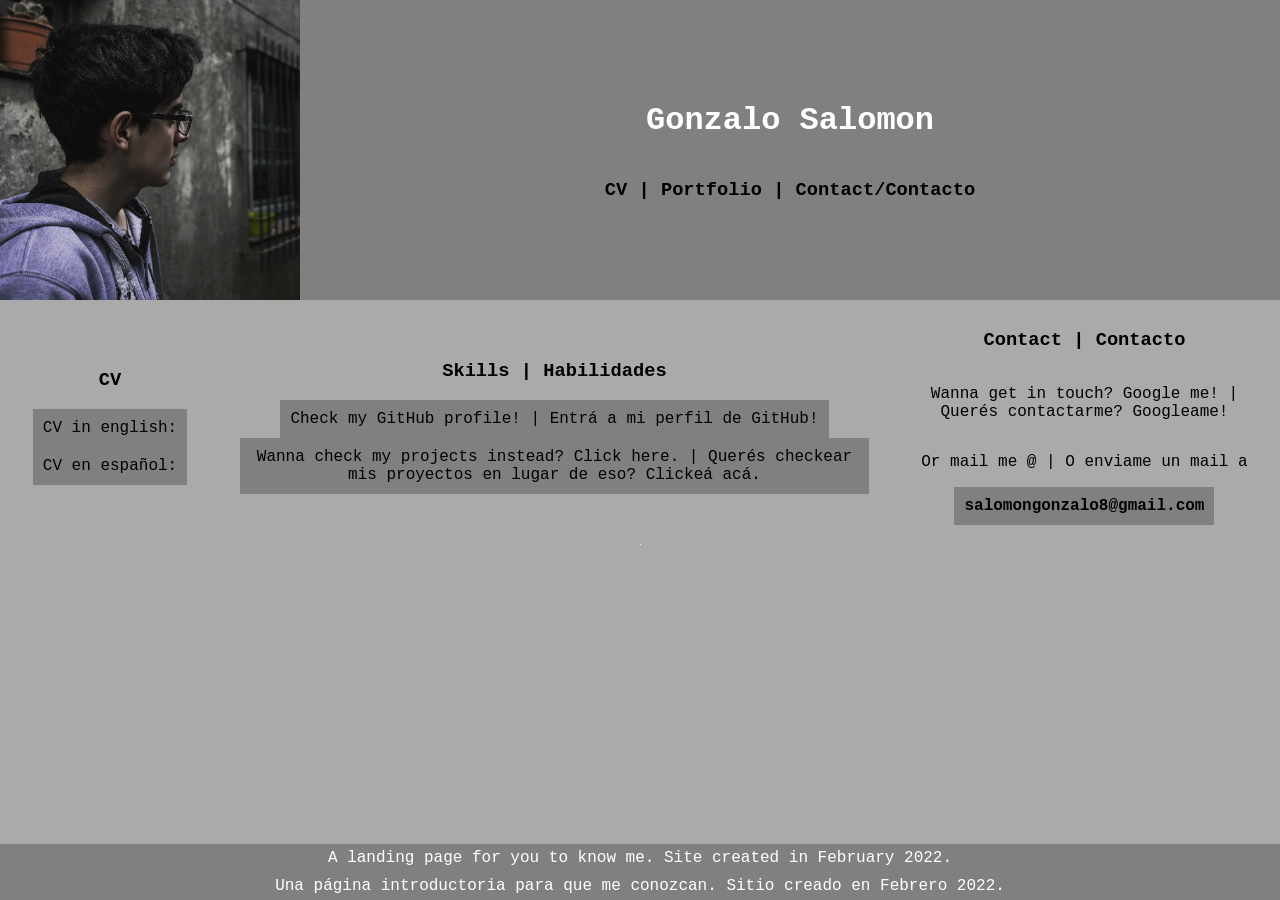
==== index.html @ 27ac0bfb "final adjustments" ====
<!DOCTYPE html>
<html lang="en">

<head>
    <meta charset="UTF-8">
    <meta http-equiv="X-UA-Compatible" content="IE=edge">
    <meta name="viewport" content="width=device-width, initial-scale=1.0">
    <title>A starting point</title>
    <link rel="stylesheet" href="style.css">
</head>
<body>
    <header>
        <div class="center row">
            <img id="logo" src="img/logo.jpg" alt="a pic of me">
            <div class="center col">
                <h1 id="home">Gonzalo Salomon</h1>
                <h3>CV | Portfolio | Contact/Contacto</h3>
            </div>
        </div>
    </header>
    <section class="center mobile row">
        <div class="col item container borderXwidth">
            <h3>CV</h3>
            <a href="https://drive.google.com/file/d/1nicrL8rfhF8NzJeFKXzPMlGbmX-nyD9S/view?usp=sharing">CV in english:</a>
            <a href="https://drive.google.com/file/d/1zRNw7BEaYF7kQFM-lDXHovUgR7OfkhHJ/view?usp=sharing">CV en español:</a>
        </div>
        <div class="col item container borderXwidth">
            <h3>Skills | Habilidades</h3>
            <a href="https://github.com/gonsalomon">Check my GitHub profile! | Entrá a mi perfil de GitHub!</a>
            <a href="./portfolio.html">Wanna check my projects instead? Click here. | Querés checkear mis proyectos en lugar de eso? Clickeá acá.</a>
        </div>
        <div class="col center item container borderXwidth">
            <h3>Contact | Contacto</h3>
            <p>Wanna get in touch? Google me! | Querés contactarme? Googleame!</p>
            <p>Or mail me @ | O enviame un mail a</p> 
            <a href="mailto:salomongonzalo8@gmail.com"><b>salomongonzalo8@gmail.com</b></a>
        </div>
    </section>
    <hr/>
    <footer class="center col">
        <a>A landing page for you to know me. Site created in February 2022.</a>
        <a>Una página introductoria para que me conozcan. Sitio creado en Febrero 2022.</a>
    </footer>
    <script src="js/index.js"></script>
    <script src="js/columns.js"></script>
</body>

</html>
---- style.css ----
html{
    background-color: #aaa;
    height: 100%;
}
body{
    display: flex;
    flex-direction: column;
    justify-content: center;
    align-items: center;
    font-family: 'Courier New', Courier, monospace;
    margin: 0em 0px;
}
ul li{
    list-style: none;
}

header{
    background-color: gray;
    width: 100%;
    align-self: flex-start;
    position: sticky;
    top: 0px;
    padding: 0px;
}
#logo{
    max-width: 300px;
}
h1{
    color: white;
    width: 100%;
}

section{
    display: flex;
    background-color: #aaa;
    justify-content: space-evenly;
    width: 100%;
    margin: auto;
}
footer{
    color:white;
    background-color: gray;
    width: 100%;
    position: absolute;
    bottom: 0;
}
/*'button' behavior (they're only links, but still)*/
a{
    background-color: gray;
    padding: 5px;
    margin: auto;
    color: white;
}
div.container{
    margin: 0 auto;
	text-align: center;
    min-width: 200px;
    padding: 10px;
}
div.container a
{
    text-decoration: none;
    color:black;
    margin: 0px 10px;
    padding: 10px 10px;
    position: relative;
    z-index: 0;
    cursor: pointer;
}
div.container a:hover
{
    background-color: #aaa;
    color: lightblue;
}
div.borderXwidth a:before, div.borderXwidth a:after
{
    position: absolute;
    opacity: 0;
    width: 0%;
    height: 2px;
    content: '';
    background: #FFF;
    transition: all 0.5s;
}
div.borderXwidth a:before
{
    left: 0px;
    top: 0px;
}
div.borderXwidth a:after
{
    right: 0px;
    bottom: 0px;
}
div.borderXwidth a:hover:before, div.borderXwidth a:hover:after
{
    opacity: 1;
    width: 100%;
}
.center{
    display: flex;
    justify-content: space-between;
    align-items: center;
    text-align: center;
    margin: auto;
}
.row{
    display: flex;
    flex-direction: row;
    justify-content: space-between;
    margin-top: auto;
    margin-bottom: auto;
}
.col{
    display: flex;
    flex-direction: column;
    justify-content: space-between;
    align-items: center;
    text-align: center;
}

@media screen and (max-width: 600px) {
    section{
        display: flex;
        flex-direction: column;
    }
    .center{
        display: flex;
        flex-direction: column;
    }
    .row{
        margin-top: auto;
        margin-bottom: auto;
    }
    #logo{
        max-width: 300px;
    }
}
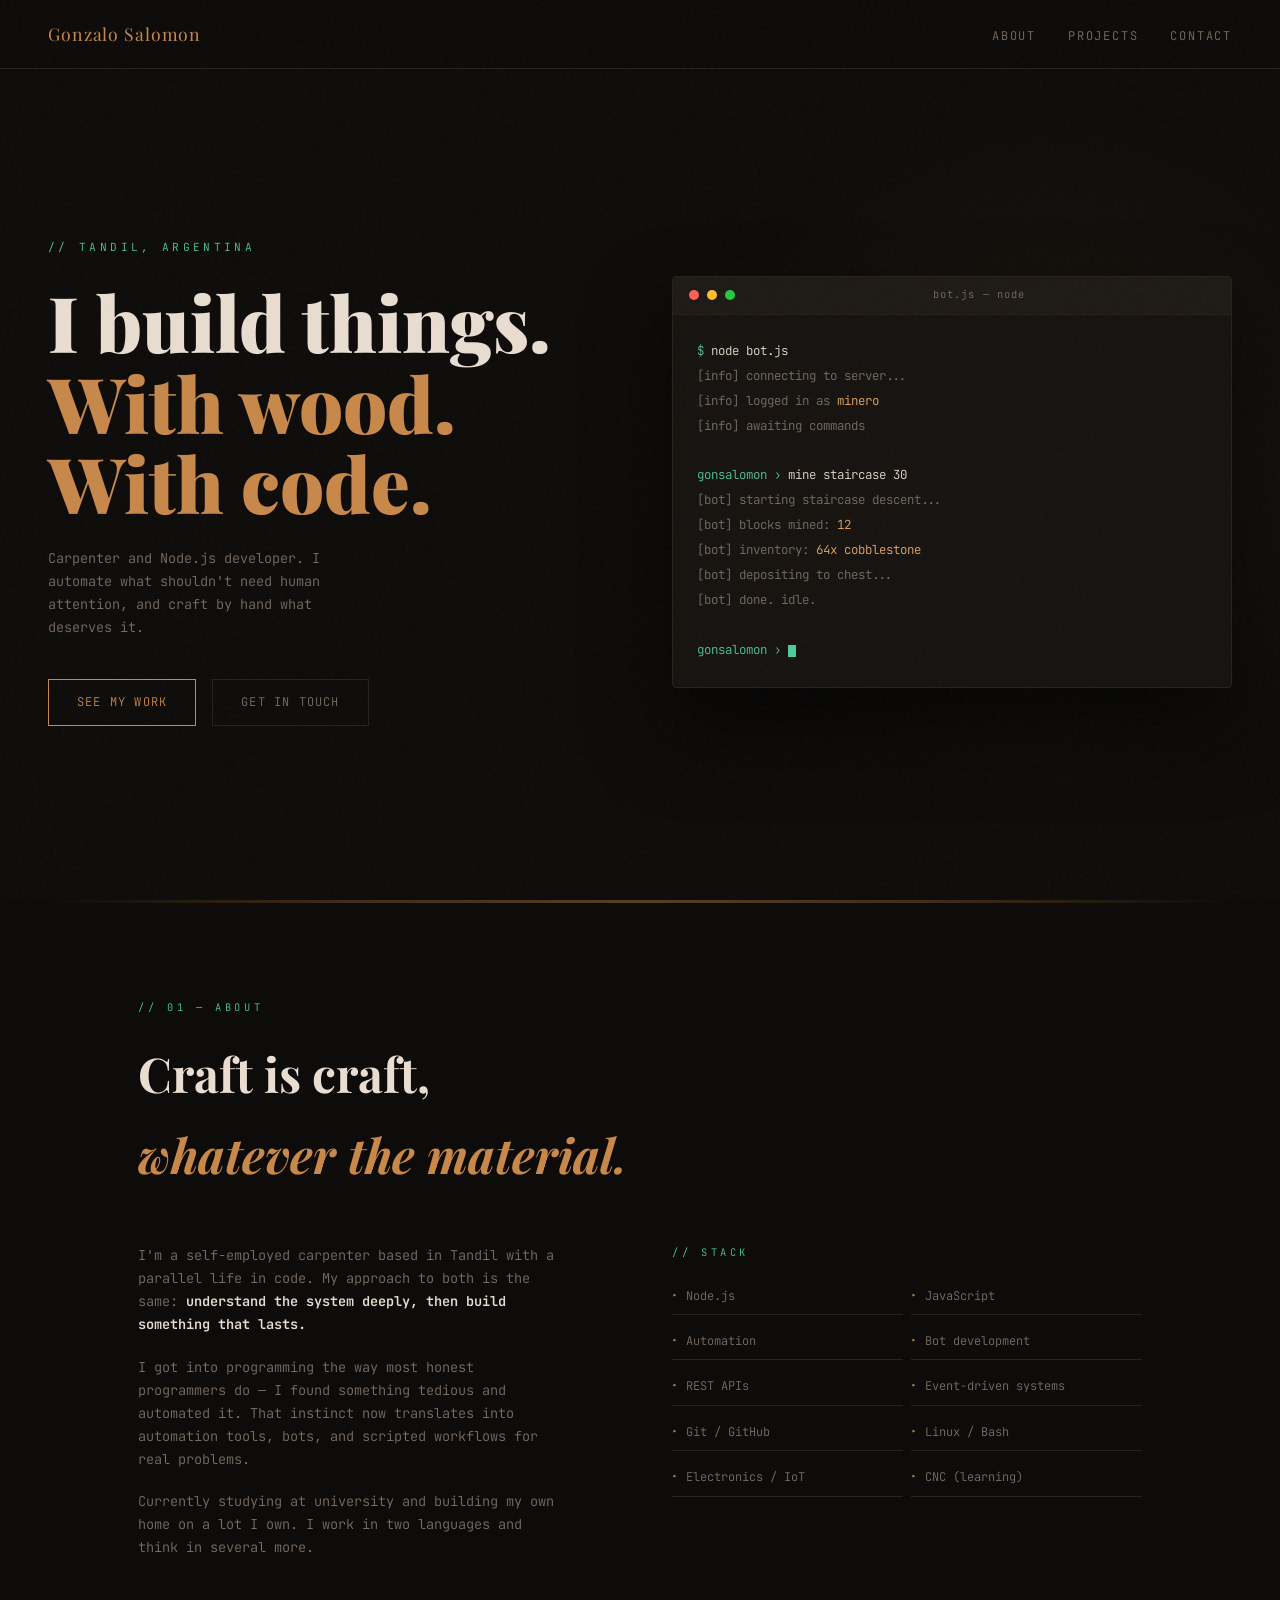
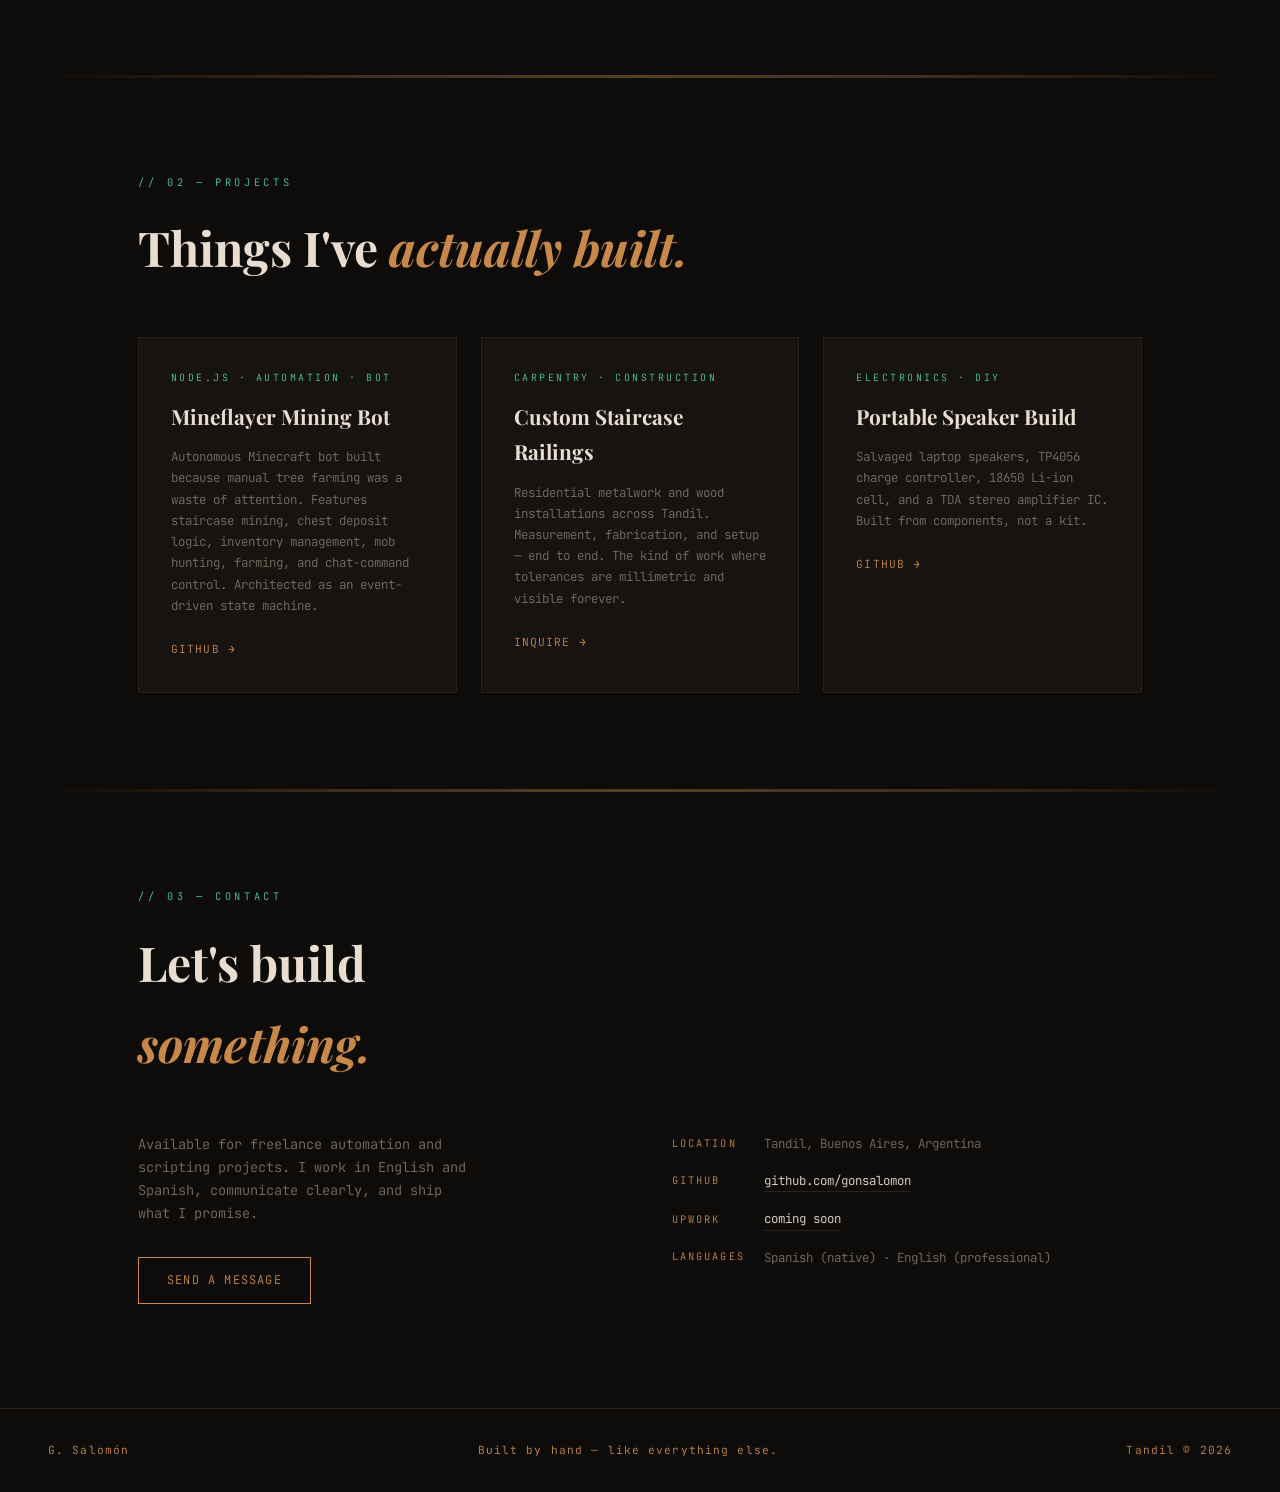
==== commit 7e2a5fff: "started doing IRL automation, will try and endorse more projects soon" ====
--- a/index.html
+++ b/index.html
@@ -1,48 +1,197 @@
 <!DOCTYPE html>
 <html lang="en">
-
 <head>
-    <meta charset="UTF-8">
-    <meta http-equiv="X-UA-Compatible" content="IE=edge">
-    <meta name="viewport" content="width=device-width, initial-scale=1.0">
-    <title>A starting point</title>
-    <link rel="stylesheet" href="style.css">
+  <meta charset="UTF-8" />
+  <meta name="viewport" content="width=device-width, initial-scale=1.0" />
+  <title>Gonzalo | Builder of Things</title>
+  <link href="https://fonts.googleapis.com/css2?family=Playfair+Display:wght@400;700;900&family=JetBrains+Mono:wght@300;400;600&display=swap" rel="stylesheet" />
+  <link rel="stylesheet" href="style.css" />
 </head>
 <body>
-    <header>
-        <div class="center row">
-            <img id="logo" src="img/logo.jpg" alt="a pic of me">
-            <div class="center col">
-                <h1 id="home">Gonzalo Salomon</h1>
-                <h3>CV | Portfolio | Contact/Contacto</h3>
-            </div>
+
+  <nav>
+    <div class="nav-logo">Gonzalo Salomon</div>
+    <ul class="nav-links">
+      <li><a href="#about">About</a></li>
+      <li><a href="#projects">Projects</a></li>
+      <li><a href="#contact">Contact</a></li>
+    </ul>
+  </nav>
+
+  <!-- HERO -->
+  <div class="hero">
+    <div class="hero-text">
+      <p class="hero-tag">// Tandil, Argentina</p>
+      <h1 class="hero-title">
+        I build things.
+        <span>With wood. With code.</span>
+      </h1>
+      <p class="hero-sub">
+        Carpenter and Node.js developer. I automate what shouldn't need human attention,
+        and craft by hand what deserves it.
+      </p>
+      <div class="hero-cta">
+        <a href="#projects" class="btn">See my work</a>
+        <a href="#contact" class="btn btn-ghost">Get in touch</a>
+      </div>
+    </div>
+
+    <div class="hero-visual">
+      <div class="terminal">
+        <div class="terminal-bar">
+          <div class="dot dot-r"></div>
+          <div class="dot dot-y"></div>
+          <div class="dot dot-g"></div>
+          <span class="terminal-title">bot.js — node</span>
         </div>
-    </header>
-    <section class="center mobile row">
-        <div class="col item container borderXwidth">
-            <h3>CV</h3>
-            <a href="https://drive.google.com/file/d/1nicrL8rfhF8NzJeFKXzPMlGbmX-nyD9S/view?usp=sharing">CV in english:</a>
-            <a href="https://drive.google.com/file/d/1zRNw7BEaYF7kQFM-lDXHovUgR7OfkhHJ/view?usp=sharing">CV en español:</a>
+        <div class="terminal-body">
+          <div><span class="t-prompt">$ </span><span class="t-cmd">node bot.js</span></div>
+          <div><span class="t-out">[info] connecting to server...</span></div>
+          <div><span class="t-out">[info] logged in as </span><span class="t-hi">minero</span></div>
+          <div><span class="t-out">[info] awaiting commands</span></div>
+          <br>
+          <div><span class="t-prompt">gonsalomon › </span><span class="t-cmd">mine staircase 30</span></div>
+          <div><span class="t-out">[bot] starting staircase descent...</span></div>
+          <div><span class="t-out">[bot] blocks mined: </span><span class="t-hi">12</span></div>
+          <div><span class="t-out">[bot] inventory: </span><span class="t-hi">64x cobblestone</span></div>
+          <div><span class="t-out">[bot] depositing to chest...</span></div>
+          <div><span class="t-out">[bot] done. idle.</span></div>
+          <br>
+          <div><span class="t-prompt">gonsalomon › </span><span class="t-cursor"></span></div>
         </div>
-        <div class="col item container borderXwidth">
-            <h3>Skills | Habilidades</h3>
-            <a href="https://github.com/gonsalomon">Check my GitHub profile! | Entrá a mi perfil de GitHub!</a>
-            <a href="./portfolio.html">Wanna check my projects instead? Click here. | Querés checkear mis proyectos en lugar de eso? Clickeá acá.</a>
+      </div>
+    </div>
+  </div>
+
+  <div class="wood-divider"></div>
+
+  <!-- ABOUT -->
+  <section id="about">
+    <p class="section-label">// 01 — about</p>
+    <h2 class="section-title">Craft is craft,<br><em>whatever the material.</em></h2>
+    <div class="about-grid">
+      <div class="about-text">
+        <p>
+          I'm a self-employed carpenter based in Tandil with a parallel life in code.
+          My approach to both is the same: <strong>understand the system deeply, then build something that lasts.</strong>
+        </p>
+        <p>
+          I got into programming the way most honest programmers do — I found something tedious and automated it.
+          That instinct now translates into automation tools, bots, and scripted workflows for real problems.
+        </p>
+        <p>
+          Currently studying at university and building my own home on a lot I own.
+          I work in two languages and think in several more.
+        </p>
+      </div>
+      <div>
+        <p class="section-label" style="margin-bottom:1rem;">// stack</p>
+        <ul class="stack-list">
+          <li>Node.js</li>
+          <li>JavaScript</li>
+          <li>Automation</li>
+          <li>Bot development</li>
+          <li>REST APIs</li>
+          <li>Event-driven systems</li>
+          <li>Git / GitHub</li>
+          <li>Linux / Bash</li>
+          <li>Electronics / IoT</li>
+          <li>CNC (learning)</li>
+        </ul>
+      </div>
+    </div>
+  </section>
+
+  <div class="wood-divider"></div>
+
+  <!-- PROJECTS -->
+  <div class="projects-section" id="projects">
+    <p class="section-label">// 02 — projects</p>
+    <h2 class="section-title">Things I've <em>actually built.</em></h2>
+    <div class="projects-grid">
+
+      <div class="project-card">
+        <p class="project-tag">Node.js · Automation · Bot</p>
+        <h3 class="project-name">Mineflayer Mining Bot</h3>
+        <p class="project-desc">
+          Autonomous Minecraft bot built because manual tree farming was a waste of attention.
+          Features staircase mining, chest deposit logic, inventory management, mob hunting, farming,
+          and chat-command control. Architected as an event-driven state machine.
+        </p>
+        <div class="project-links">
+          <a href="https://github.com/gonsalomon" class="project-link" target="_blank">GitHub →</a>
         </div>
-        <div class="col center item container borderXwidth">
-            <h3>Contact | Contacto</h3>
-            <p>Wanna get in touch? Google me! | Querés contactarme? Googleame!</p>
-            <p>Or mail me @ | O enviame un mail a</p> 
-            <a href="mailto:salomongonzalo8@gmail.com"><b>salomongonzalo8@gmail.com</b></a>
+      </div>
+
+      <div class="project-card">
+        <p class="project-tag">Carpentry · Construction</p>
+        <h3 class="project-name">Custom Staircase Railings</h3>
+        <p class="project-desc">
+          Residential metalwork and wood installations across Tandil.
+          Measurement, fabrication, and setup — end to end.
+          The kind of work where tolerances are millimetric and visible forever.
+        </p>
+        <div class="project-links">
+          <a href="#contact" class="project-link">Inquire →</a>
         </div>
-    </section>
-    <hr/>
-    <footer class="center col">
-        <a>A landing page for you to know me. Site created in February 2022.</a>
-        <a>Una página introductoria para que me conozcan. Sitio creado en Febrero 2022.</a>
-    </footer>
-    <script src="js/index.js"></script>
-    <script src="js/columns.js"></script>
+      </div>
+
+      <div class="project-card">
+        <p class="project-tag">Electronics · DIY</p>
+        <h3 class="project-name">Portable Speaker Build</h3>
+        <p class="project-desc">
+          Salvaged laptop speakers, TP4056 charge controller, 18650 Li-ion cell,
+          and a TDA stereo amplifier IC. Built from components, not a kit.
+        </p>
+        <div class="project-links">
+          <a href="https://github.com/gonsalomon" class="project-link" target="_blank">GitHub →</a>
+        </div>
+      </div>
+
+    </div>
+  </div>
+
+  <div class="wood-divider"></div>
+
+  <!-- CONTACT -->
+  <section id="contact">
+    <p class="section-label">// 03 — contact</p>
+    <h2 class="section-title">Let's build<br><em>something.</em></h2>
+    <div class="contact-inner">
+      <div class="contact-text">
+        <p>
+          Available for freelance automation and scripting projects.
+          I work in English and Spanish, communicate clearly, and ship what I promise.
+        </p>
+        <a href="mailto:your@email.com" class="btn">Send a message</a>
+      </div>
+      <ul class="contact-info">
+        <li>
+          <span>Location</span>
+          <span>Tandil, Buenos Aires, Argentina</span>
+        </li>
+        <li>
+          <span>GitHub</span>
+          <a href="https://github.com/gonsalomon" target="_blank">github.com/gonsalomon</a>
+        </li>
+        <li>
+          <span>Upwork</span>
+          <a href="#" target="_blank">coming soon</a>
+        </li>
+        <li>
+          <span>Languages</span>
+          <span>Spanish (native) · English (professional)</span>
+        </li>
+      </ul>
+    </div>
+  </section>
+
+  <footer>
+    <span>G. Salomón</span>
+    <span>Built by hand — <span>like everything else.</span></span>
+    <span>Tandil © 2026</span>
+  </footer>
+
+  <script src="main.js"></script>
 </body>
-
 </html>
--- a/style.css
+++ b/style.css
@@ -1,138 +1,472 @@
-html{
-    background-color: #aaa;
-    height: 100%;
-}
-body{
-    display: flex;
-    flex-direction: column;
-    justify-content: center;
-    align-items: center;
-    font-family: 'Courier New', Courier, monospace;
-    margin: 0em 0px;
-}
-ul li{
-    list-style: none;
-}
-
-header{
-    background-color: gray;
-    width: 100%;
-    align-self: flex-start;
-    position: sticky;
-    top: 0px;
-    padding: 0px;
-}
-#logo{
-    max-width: 300px;
-}
-h1{
-    color: white;
-    width: 100%;
-}
-
-section{
-    display: flex;
-    background-color: #aaa;
-    justify-content: space-evenly;
-    width: 100%;
-    margin: auto;
-}
-footer{
-    color:white;
-    background-color: gray;
-    width: 100%;
-    position: absolute;
-    bottom: 0;
-}
-/*'button' behavior (they're only links, but still)*/
-a{
-    background-color: gray;
-    padding: 5px;
-    margin: auto;
-    color: white;
-}
-div.container{
-    margin: 0 auto;
-	text-align: center;
-    min-width: 200px;
-    padding: 10px;
-}
-div.container a
-{
-    text-decoration: none;
-    color:black;
-    margin: 0px 10px;
-    padding: 10px 10px;
-    position: relative;
-    z-index: 0;
-    cursor: pointer;
-}
-div.container a:hover
-{
-    background-color: #aaa;
-    color: lightblue;
-}
-div.borderXwidth a:before, div.borderXwidth a:after
-{
-    position: absolute;
-    opacity: 0;
-    width: 0%;
-    height: 2px;
-    content: '';
-    background: #FFF;
-    transition: all 0.5s;
-}
-div.borderXwidth a:before
-{
-    left: 0px;
-    top: 0px;
-}
-div.borderXwidth a:after
-{
-    right: 0px;
-    bottom: 0px;
-}
-div.borderXwidth a:hover:before, div.borderXwidth a:hover:after
-{
-    opacity: 1;
-    width: 100%;
-}
-.center{
-    display: flex;
-    justify-content: space-between;
-    align-items: center;
-    text-align: center;
-    margin: auto;
-}
-.row{
-    display: flex;
-    flex-direction: row;
-    justify-content: space-between;
-    margin-top: auto;
-    margin-bottom: auto;
-}
-.col{
-    display: flex;
-    flex-direction: column;
-    justify-content: space-between;
-    align-items: center;
-    text-align: center;
-}
-
-@media screen and (max-width: 600px) {
-    section{
-        display: flex;
-        flex-direction: column;
-    }
-    .center{
-        display: flex;
-        flex-direction: column;
-    }
-    .row{
-        margin-top: auto;
-        margin-bottom: auto;
-    }
-    #logo{
-        max-width: 300px;
-    }
-}
+:root {
+  --bg: #0e0c0a;
+  --bg2: #161310;
+  --wood: #c8884a;
+  --wood-light: #e8a96a;
+  --wood-dark: #8b5e32;
+  --code: #4ec9a0;
+  --text: #e8ddd0;
+  --muted: #7a6e64;
+  --border: #2a221a;
+  --grain: url("data:image/svg+xml,%3Csvg viewBox='0 0 256 256' xmlns='http://www.w3.org/2000/svg'%3E%3Cfilter id='noise'%3E%3CfeTurbulence type='fractalNoise' baseFrequency='0.9' numOctaves='4' stitchTiles='stitch'/%3E%3C/filter%3E%3Crect width='100%25' height='100%25' filter='url(%23noise)' opacity='0.04'/%3E%3C/svg%3E");
+}
+
+* { margin: 0; padding: 0; box-sizing: border-box; }
+
+html { scroll-behavior: smooth; }
+
+body {
+  background-color: var(--bg);
+  color: var(--text);
+  font-family: 'JetBrains Mono', monospace;
+  font-weight: 300;
+  line-height: 1.7;
+  overflow-x: hidden;
+}
+
+body::before {
+  content: '';
+  position: fixed;
+  inset: 0;
+  background-image: var(--grain);
+  pointer-events: none;
+  z-index: 100;
+  opacity: 0.6;
+}
+
+/* ── NAV ── */
+nav {
+  position: fixed;
+  top: 0; left: 0; right: 0;
+  z-index: 50;
+  display: flex;
+  justify-content: space-between;
+  align-items: center;
+  padding: 1.2rem 3rem;
+  background: rgba(14,12,10,0.85);
+  backdrop-filter: blur(12px);
+  border-bottom: 1px solid var(--border);
+}
+
+.nav-logo {
+  font-family: 'Playfair Display', serif;
+  font-size: 1.1rem;
+  color: var(--wood);
+  letter-spacing: 0.05em;
+}
+
+.nav-links {
+  display: flex;
+  gap: 2rem;
+  list-style: none;
+}
+
+.nav-links a {
+  color: var(--muted);
+  text-decoration: none;
+  font-size: 0.75rem;
+  letter-spacing: 0.15em;
+  text-transform: uppercase;
+  transition: color 0.2s;
+}
+
+.nav-links a:hover { color: var(--wood-light); }
+
+/* ── HERO ── */
+.hero {
+  min-height: 100vh;
+  display: grid;
+  grid-template-columns: 1fr 1fr;
+  align-items: center;
+  padding: 8rem 3rem 4rem;
+  gap: 4rem;
+  position: relative;
+  overflow: hidden;
+}
+
+.hero::after {
+  content: '';
+  position: absolute;
+  right: -10%;
+  top: 50%;
+  transform: translateY(-50%);
+  width: 55vw;
+  height: 55vw;
+  border-radius: 50%;
+  background: radial-gradient(circle, rgba(200,136,74,0.06) 0%, transparent 70%);
+  pointer-events: none;
+}
+
+.hero-text { position: relative; z-index: 1; }
+
+.hero-tag {
+  font-size: 0.7rem;
+  letter-spacing: 0.3em;
+  text-transform: uppercase;
+  color: var(--code);
+  margin-bottom: 1.5rem;
+  opacity: 0;
+  animation: fadeUp 0.8s ease forwards 0.2s;
+}
+
+.hero-title {
+  font-family: 'Playfair Display', serif;
+  font-size: clamp(3rem, 6vw, 5.5rem);
+  font-weight: 900;
+  line-height: 1.05;
+  color: var(--text);
+  opacity: 0;
+  animation: fadeUp 0.8s ease forwards 0.4s;
+}
+
+.hero-title span {
+  color: var(--wood);
+  display: block;
+}
+
+.hero-sub {
+  margin-top: 1.5rem;
+  font-size: 0.85rem;
+  color: var(--muted);
+  max-width: 38ch;
+  opacity: 0;
+  animation: fadeUp 0.8s ease forwards 0.6s;
+}
+
+.hero-cta {
+  margin-top: 2.5rem;
+  display: flex;
+  gap: 1rem;
+  opacity: 0;
+  animation: fadeUp 0.8s ease forwards 0.8s;
+}
+
+.btn {
+  display: inline-block;
+  padding: 0.75rem 1.75rem;
+  font-family: 'JetBrains Mono', monospace;
+  font-size: 0.75rem;
+  letter-spacing: 0.1em;
+  text-transform: uppercase;
+  text-decoration: none;
+  border: 1px solid var(--wood);
+  color: var(--wood);
+  background: transparent;
+  cursor: pointer;
+  transition: all 0.25s;
+  position: relative;
+  overflow: hidden;
+}
+
+.btn::before {
+  content: '';
+  position: absolute;
+  inset: 0;
+  background: var(--wood);
+  transform: translateX(-101%);
+  transition: transform 0.25s;
+  z-index: -1;
+}
+
+.btn:hover { color: var(--bg); }
+.btn:hover::before { transform: translateX(0); }
+
+.btn-ghost {
+  border-color: var(--border);
+  color: var(--muted);
+}
+.btn-ghost::before { background: var(--border); }
+.btn-ghost:hover { color: var(--text); }
+
+/* ── TERMINAL ── */
+.hero-visual {
+  position: relative;
+  z-index: 1;
+  opacity: 0;
+  animation: fadeIn 1.2s ease forwards 0.6s;
+}
+
+.terminal {
+  background: var(--bg2);
+  border: 1px solid var(--border);
+  border-radius: 4px;
+  overflow: hidden;
+  box-shadow: 0 40px 80px rgba(0,0,0,0.6);
+}
+
+.terminal-bar {
+  background: #1e1a16;
+  padding: 0.6rem 1rem;
+  display: flex;
+  align-items: center;
+  gap: 0.5rem;
+  border-bottom: 1px solid var(--border);
+}
+
+.dot { width: 10px; height: 10px; border-radius: 50%; }
+.dot-r { background: #ff5f57; }
+.dot-y { background: #febc2e; }
+.dot-g { background: #28c840; }
+
+.terminal-title {
+  flex: 1;
+  text-align: center;
+  font-size: 0.65rem;
+  color: var(--muted);
+  letter-spacing: 0.1em;
+}
+
+.terminal-body {
+  padding: 1.5rem;
+  font-size: 0.78rem;
+  line-height: 2;
+}
+
+.t-prompt { color: var(--code); }
+.t-cmd { color: var(--text); }
+.t-out { color: var(--muted); }
+.t-hi { color: var(--wood-light); }
+
+.t-cursor {
+  display: inline-block;
+  width: 8px;
+  height: 1em;
+  background: var(--code);
+  vertical-align: middle;
+  animation: blink 1s step-end infinite;
+}
+
+/* ── SECTIONS ── */
+section {
+  padding: 6rem 3rem;
+  max-width: 1100px;
+  margin: 0 auto;
+}
+
+.section-label {
+  font-size: 0.65rem;
+  letter-spacing: 0.35em;
+  text-transform: uppercase;
+  color: var(--code);
+  margin-bottom: 1rem;
+}
+
+.section-title {
+  font-family: 'Playfair Display', serif;
+  font-size: clamp(2rem, 4vw, 3rem);
+  font-weight: 700;
+  color: var(--text);
+  margin-bottom: 3rem;
+}
+
+.section-title em {
+  font-style: italic;
+  color: var(--wood);
+}
+
+/* ── ABOUT ── */
+.about-grid {
+  display: grid;
+  grid-template-columns: 1fr 1fr;
+  gap: 4rem;
+  align-items: start;
+}
+
+.about-text p {
+  color: var(--muted);
+  font-size: 0.85rem;
+  margin-bottom: 1.2rem;
+  max-width: 52ch;
+}
+
+.about-text p strong { color: var(--text); font-weight: 600; }
+
+.stack-list {
+  list-style: none;
+  display: grid;
+  grid-template-columns: 1fr 1fr;
+  gap: 0.5rem;
+}
+
+.stack-list li {
+  font-size: 0.75rem;
+  color: var(--muted);
+  padding: 0.5rem 0;
+  border-bottom: 1px solid var(--border);
+  display: flex;
+  align-items: center;
+  gap: 0.5rem;
+}
+
+.stack-list li::before {
+  content: '▸';
+  color: var(--wood);
+  font-size: 0.6rem;
+}
+
+/* ── PROJECTS ── */
+.projects-section {
+  max-width: 1100px;
+  margin: 0 auto;
+  padding: 6rem 3rem;
+}
+
+.projects-grid {
+  display: grid;
+  grid-template-columns: repeat(auto-fit, minmax(300px, 1fr));
+  gap: 1.5rem;
+}
+
+.project-card {
+  background: var(--bg2);
+  border: 1px solid var(--border);
+  padding: 2rem;
+  position: relative;
+  overflow: hidden;
+  transition: border-color 0.3s, transform 0.3s;
+}
+
+.project-card::before {
+  content: '';
+  position: absolute;
+  top: 0; left: 0; right: 0;
+  height: 2px;
+  background: linear-gradient(90deg, var(--wood-dark), var(--wood-light));
+  transform: scaleX(0);
+  transform-origin: left;
+  transition: transform 0.3s;
+}
+
+.project-card:hover { border-color: var(--wood-dark); transform: translateY(-3px); }
+.project-card:hover::before { transform: scaleX(1); }
+
+.project-tag {
+  font-size: 0.62rem;
+  letter-spacing: 0.25em;
+  text-transform: uppercase;
+  color: var(--code);
+  margin-bottom: 0.75rem;
+}
+
+.project-name {
+  font-family: 'Playfair Display', serif;
+  font-size: 1.3rem;
+  color: var(--text);
+  margin-bottom: 0.75rem;
+}
+
+.project-desc {
+  font-size: 0.78rem;
+  color: var(--muted);
+  line-height: 1.7;
+  margin-bottom: 1.5rem;
+}
+
+.project-links { display: flex; gap: 1rem; }
+
+.project-link {
+  font-size: 0.7rem;
+  letter-spacing: 0.1em;
+  text-transform: uppercase;
+  color: var(--wood);
+  text-decoration: none;
+  border-bottom: 1px solid transparent;
+  transition: border-color 0.2s;
+}
+
+.project-link:hover { border-color: var(--wood); }
+
+/* ── DIVIDER ── */
+.wood-divider {
+  height: 3px;
+  background: linear-gradient(90deg, transparent, var(--wood-dark), var(--wood), var(--wood-dark), transparent);
+  opacity: 0.4;
+  margin: 0 3rem;
+}
+
+/* ── CONTACT ── */
+.contact-inner {
+  display: grid;
+  grid-template-columns: 1fr 1fr;
+  gap: 4rem;
+  align-items: start;
+}
+
+.contact-text p {
+  color: var(--muted);
+  font-size: 0.85rem;
+  max-width: 42ch;
+  margin-bottom: 2rem;
+}
+
+.contact-info {
+  list-style: none;
+  display: flex;
+  flex-direction: column;
+  gap: 1rem;
+}
+
+.contact-info li {
+  font-size: 0.78rem;
+  color: var(--muted);
+  display: flex;
+  align-items: center;
+  gap: 0.75rem;
+}
+
+.contact-info li span:first-child {
+  color: var(--wood);
+  font-size: 0.65rem;
+  letter-spacing: 0.2em;
+  text-transform: uppercase;
+  min-width: 5rem;
+}
+
+.contact-info a {
+  color: var(--text);
+  text-decoration: none;
+  border-bottom: 1px solid var(--border);
+  transition: border-color 0.2s, color 0.2s;
+}
+
+.contact-info a:hover { color: var(--wood-light); border-color: var(--wood-light); }
+
+/* ── FOOTER ── */
+footer {
+  border-top: 1px solid var(--border);
+  padding: 2rem 3rem;
+  display: flex;
+  justify-content: space-between;
+  align-items: center;
+  font-size: 0.7rem;
+  color: var(--muted);
+  letter-spacing: 0.1em;
+}
+
+footer span { color: var(--wood); }
+
+/* ── ANIMATIONS ── */
+@keyframes fadeUp {
+  from { opacity: 0; transform: translateY(20px); }
+  to   { opacity: 1; transform: translateY(0); }
+}
+
+@keyframes fadeIn {
+  from { opacity: 0; }
+  to   { opacity: 1; }
+}
+
+@keyframes blink {
+  50% { opacity: 0; }
+}
+
+/* ── RESPONSIVE ── */
+@media (max-width: 768px) {
+  nav { padding: 1rem 1.5rem; }
+  .nav-links { display: none; }
+  .hero { grid-template-columns: 1fr; padding: 7rem 1.5rem 3rem; }
+  .hero-visual { display: none; }
+  section, .projects-section { padding: 4rem 1.5rem; }
+  .about-grid, .contact-inner { grid-template-columns: 1fr; gap: 2rem; }
+  footer { flex-direction: column; gap: 0.5rem; text-align: center; }
+}
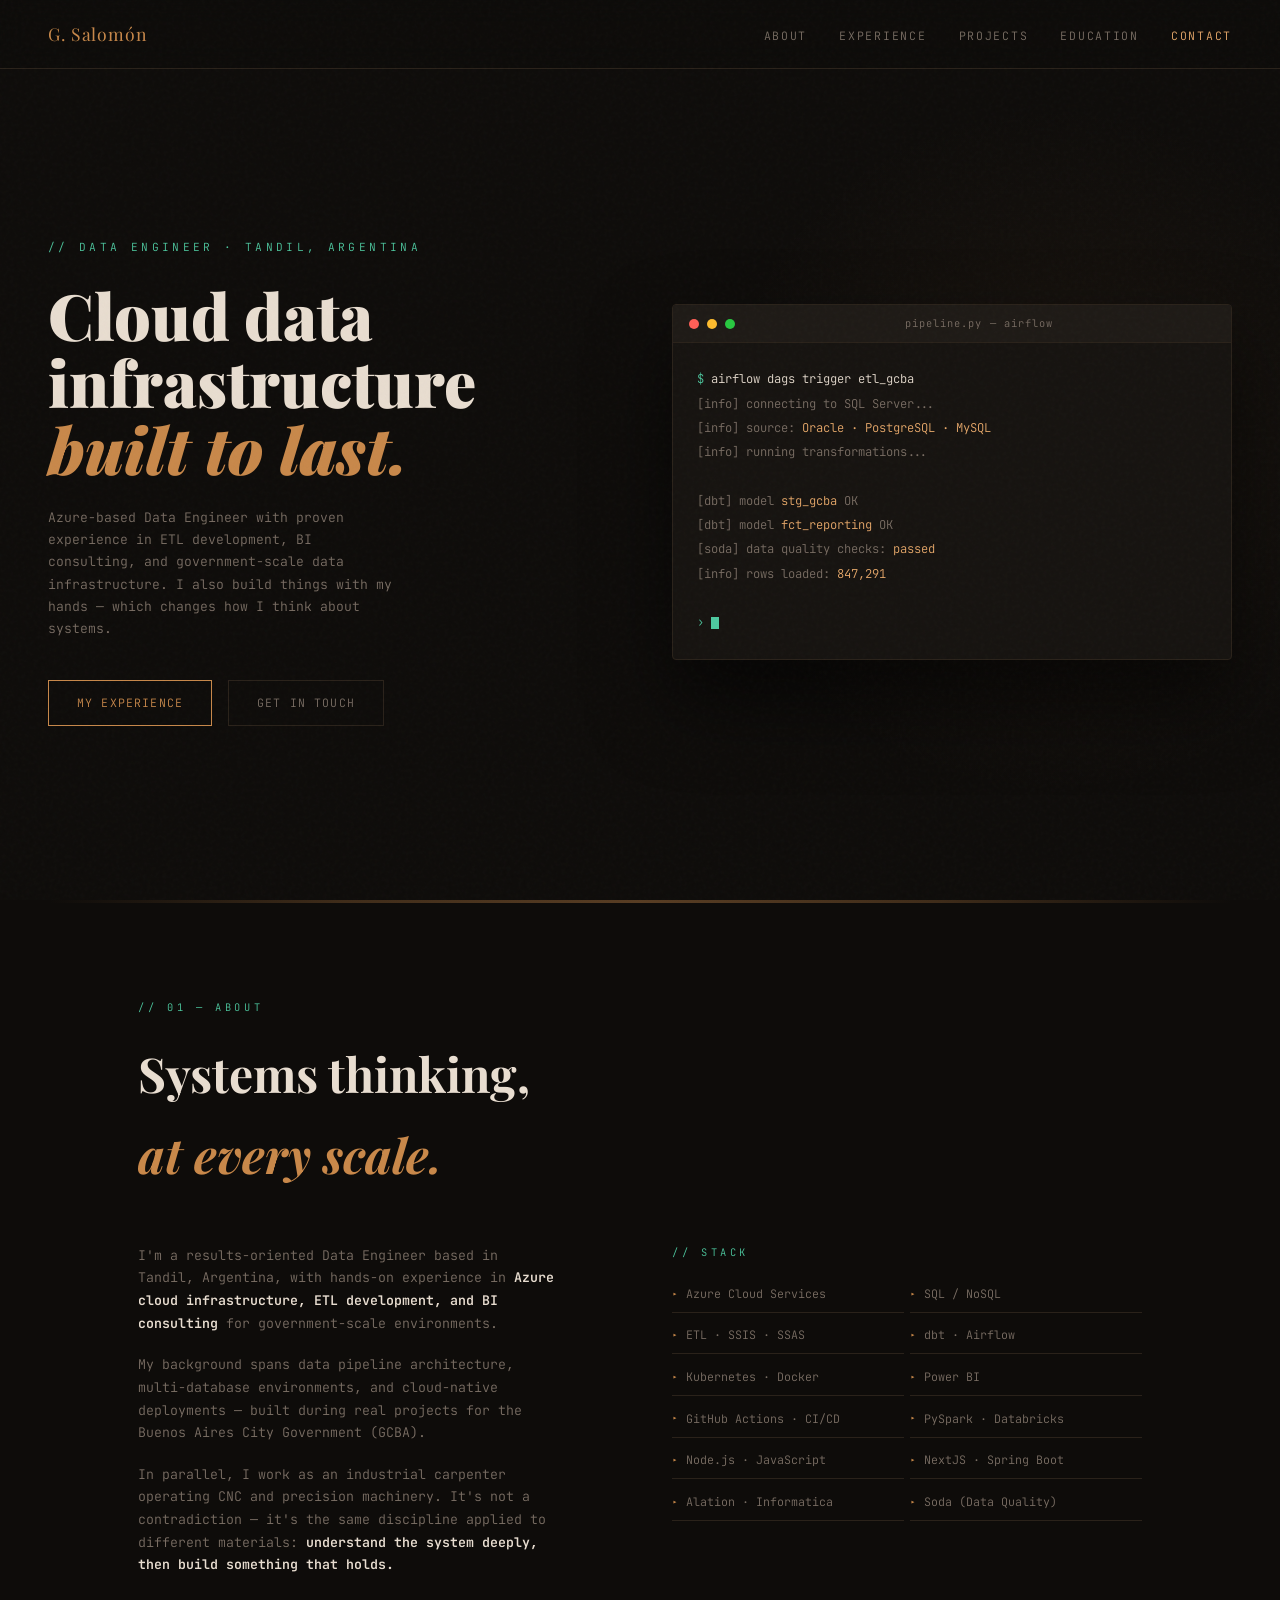
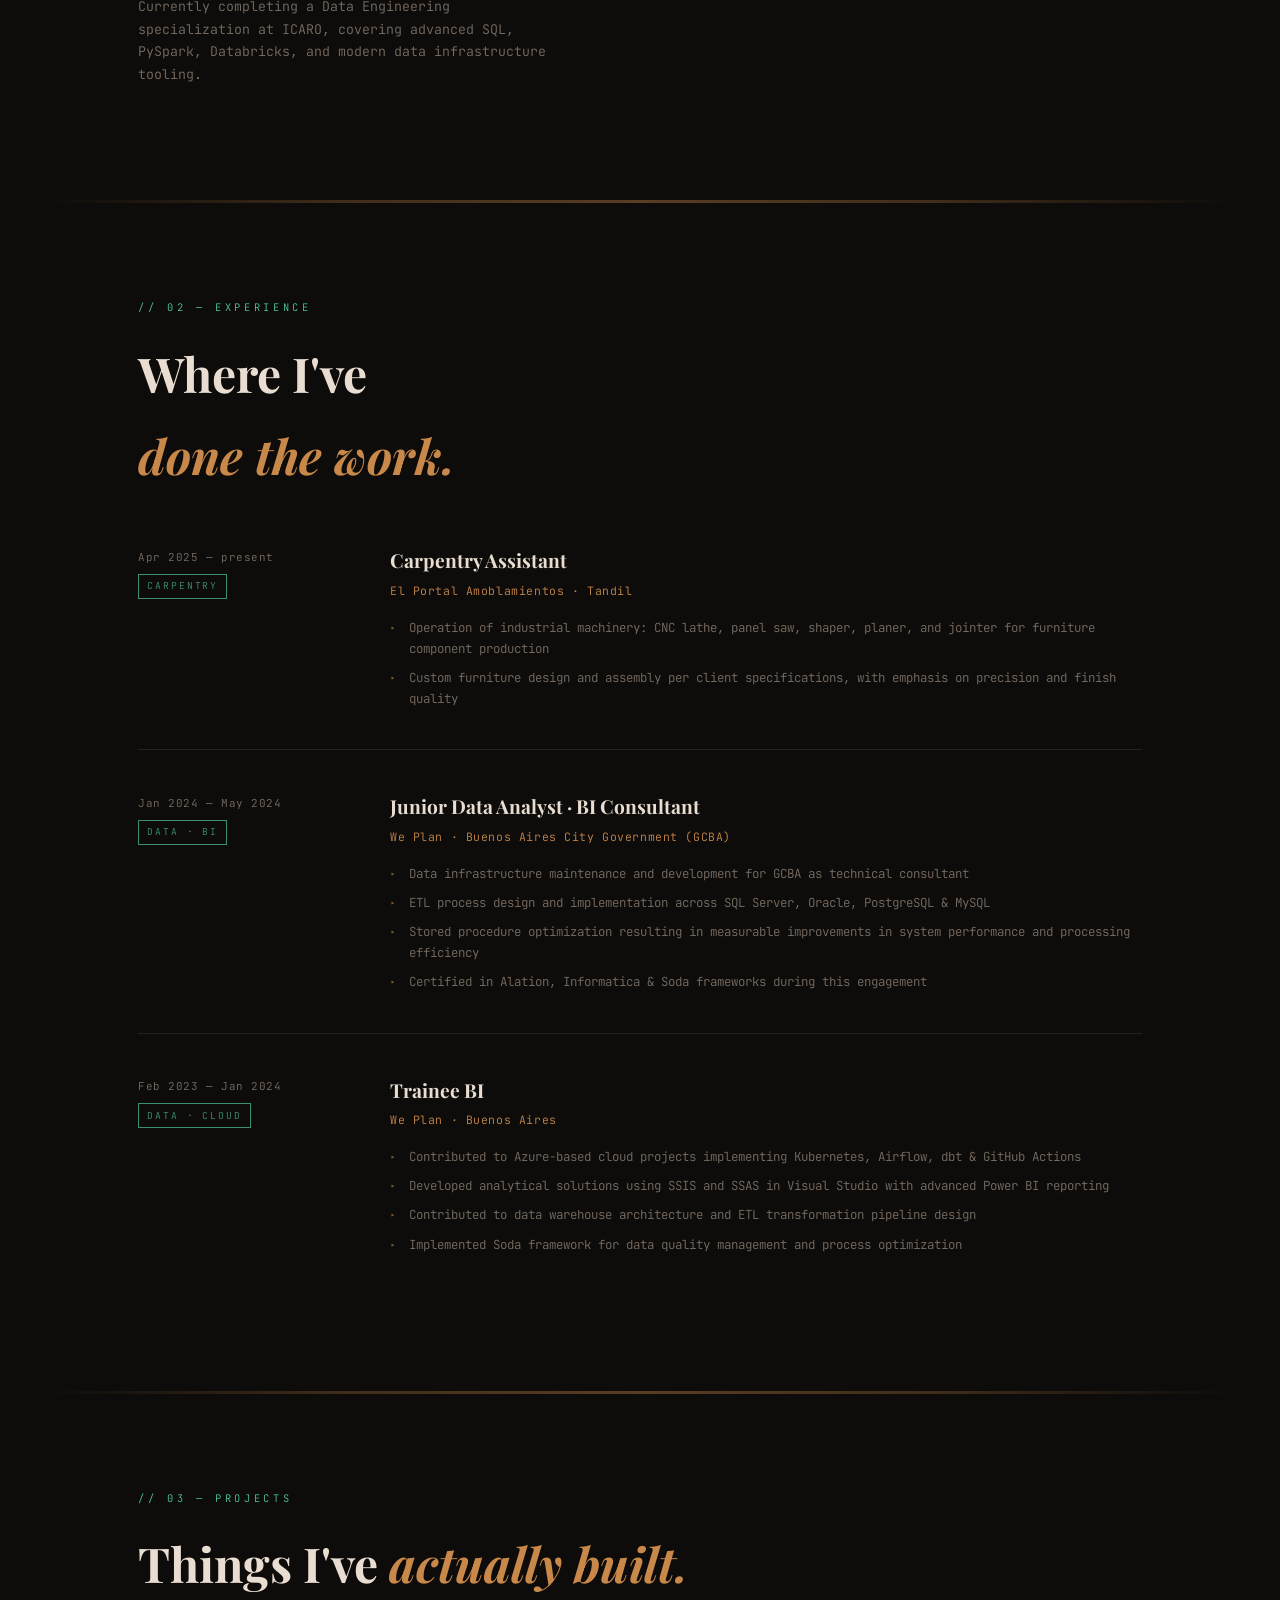
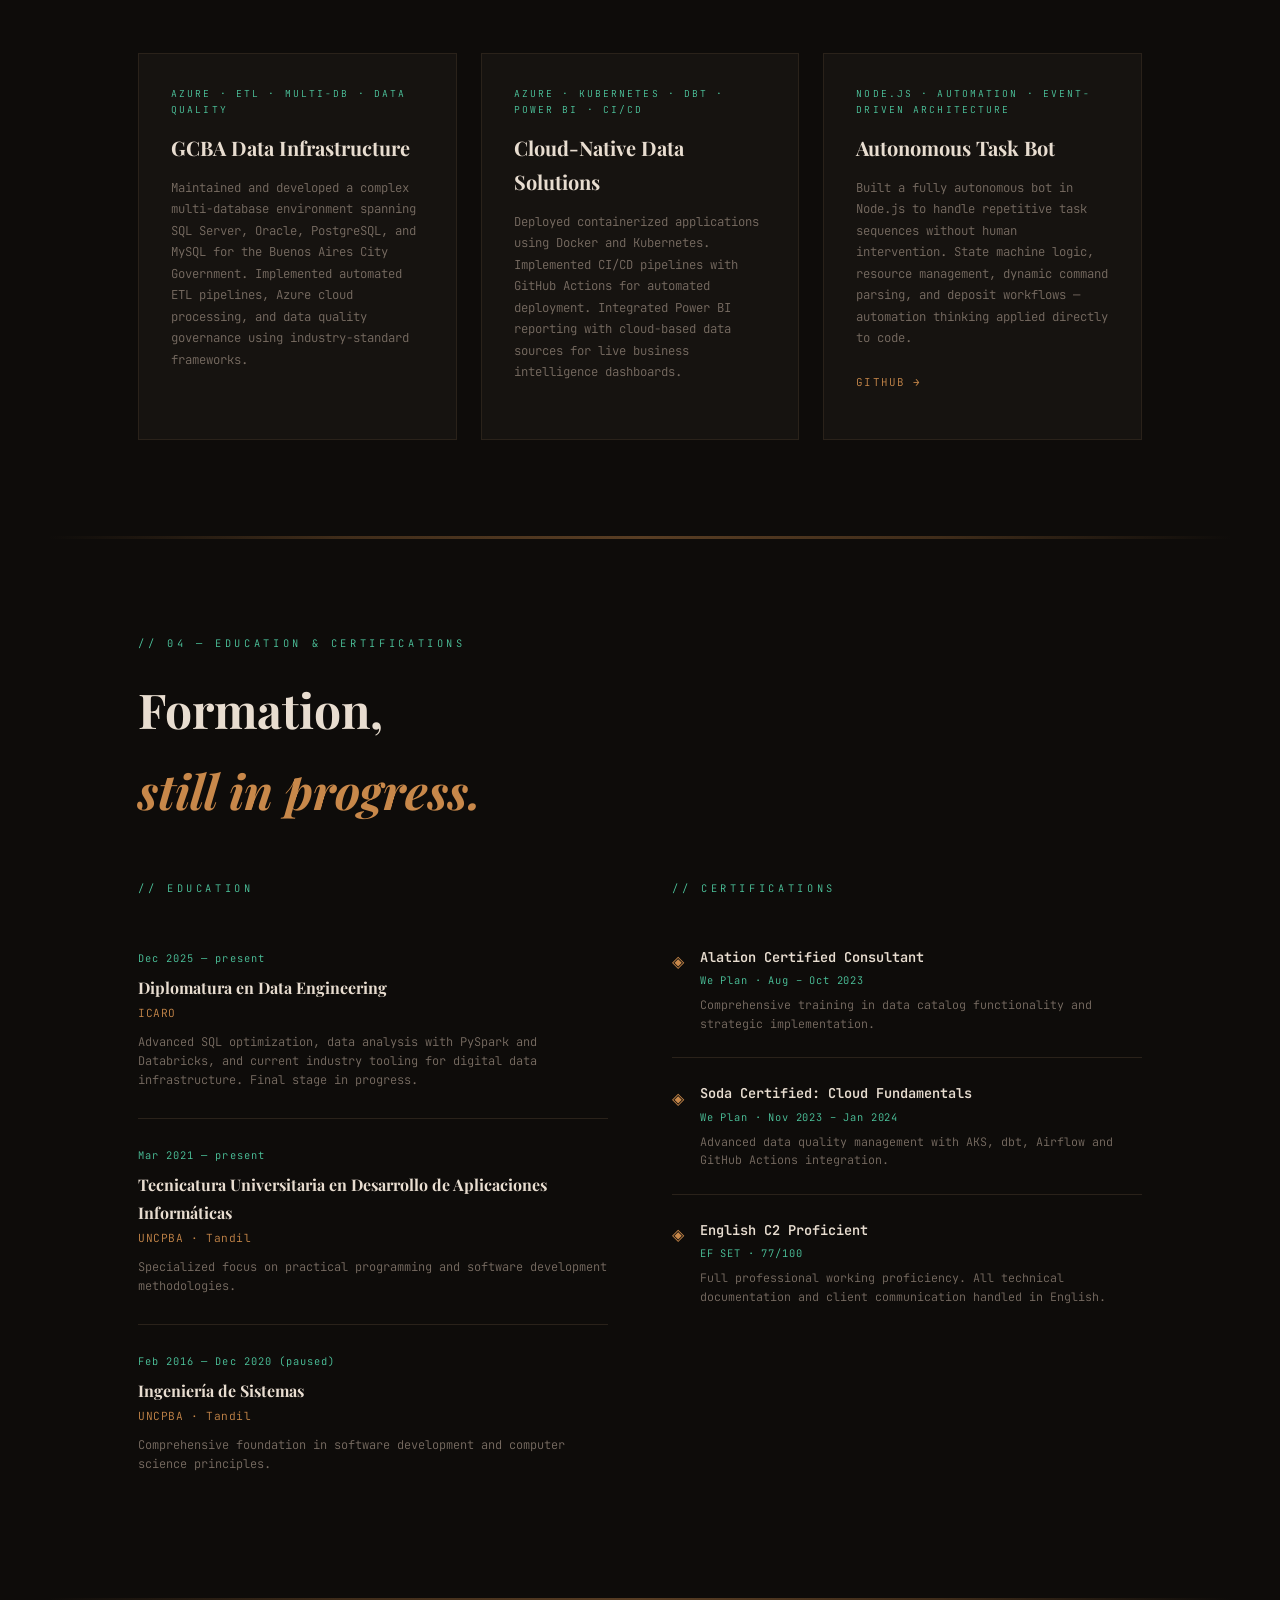
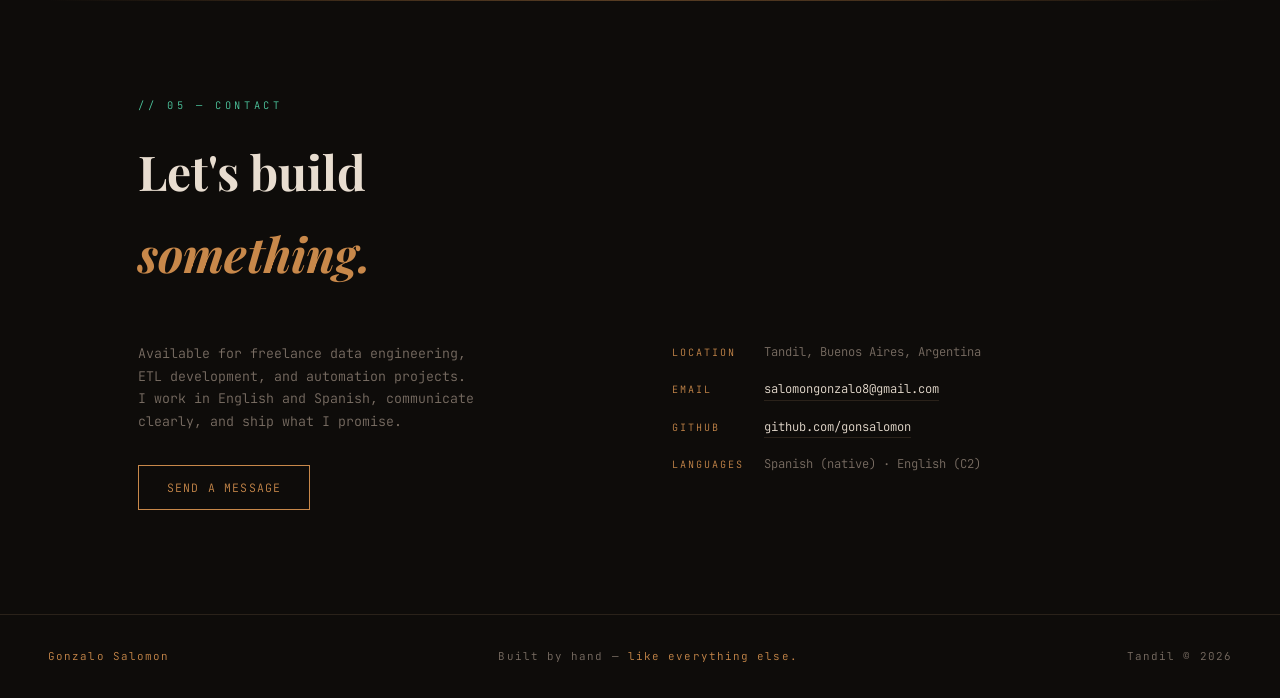
==== commit 2972643e: "subtle workaround" ====
--- a/index.html
+++ b/index.html
@@ -3,17 +3,19 @@
 <head>
   <meta charset="UTF-8" />
   <meta name="viewport" content="width=device-width, initial-scale=1.0" />
-  <title>Gonzalo | Builder of Things</title>
-  <link href="https://fonts.googleapis.com/css2?family=Playfair+Display:wght@400;700;900&family=JetBrains+Mono:wght@300;400;600&display=swap" rel="stylesheet" />
+  <title>Gonzalo Salomon | Data Engineer</title>
+  <link href="https://fonts.googleapis.com/css2?family=Playfair+Display:ital,wght@0,700;0,900;1,700&family=JetBrains+Mono:wght@300;400;600&display=swap" rel="stylesheet" />
   <link rel="stylesheet" href="style.css" />
 </head>
 <body>
 
   <nav>
-    <div class="nav-logo">Gonzalo Salomon</div>
+    <div class="nav-logo">G. Salomón</div>
     <ul class="nav-links">
       <li><a href="#about">About</a></li>
+      <li><a href="#experience">Experience</a></li>
       <li><a href="#projects">Projects</a></li>
+      <li><a href="#education">Education</a></li>
       <li><a href="#contact">Contact</a></li>
     </ul>
   </nav>
@@ -21,17 +23,18 @@
   <!-- HERO -->
   <div class="hero">
     <div class="hero-text">
-      <p class="hero-tag">// Tandil, Argentina</p>
+      <p class="hero-tag">// Data Engineer · Tandil, Argentina</p>
       <h1 class="hero-title">
-        I build things.
-        <span>With wood. With code.</span>
+        Cloud data infrastructure
+        <span>built to last.</span>
       </h1>
       <p class="hero-sub">
-        Carpenter and Node.js developer. I automate what shouldn't need human attention,
-        and craft by hand what deserves it.
+        Azure-based Data Engineer with proven experience in ETL development,
+        BI consulting, and government-scale data infrastructure.
+        I also build things with my hands — which changes how I think about systems.
       </p>
       <div class="hero-cta">
-        <a href="#projects" class="btn">See my work</a>
+        <a href="#experience" class="btn">My experience</a>
         <a href="#contact" class="btn btn-ghost">Get in touch</a>
       </div>
     </div>
@@ -42,22 +45,20 @@
           <div class="dot dot-r"></div>
           <div class="dot dot-y"></div>
           <div class="dot dot-g"></div>
-          <span class="terminal-title">bot.js — node</span>
+          <span class="terminal-title">pipeline.py — airflow</span>
         </div>
         <div class="terminal-body">
-          <div><span class="t-prompt">$ </span><span class="t-cmd">node bot.js</span></div>
-          <div><span class="t-out">[info] connecting to server...</span></div>
-          <div><span class="t-out">[info] logged in as </span><span class="t-hi">minero</span></div>
-          <div><span class="t-out">[info] awaiting commands</span></div>
+          <div><span class="t-prompt">$ </span><span class="t-cmd">airflow dags trigger etl_gcba</span></div>
+          <div><span class="t-out">[info] connecting to SQL Server...</span></div>
+          <div><span class="t-out">[info] source: </span><span class="t-hi">Oracle · PostgreSQL · MySQL</span></div>
+          <div><span class="t-out">[info] running transformations...</span></div>
           <br>
-          <div><span class="t-prompt">gonsalomon › </span><span class="t-cmd">mine staircase 30</span></div>
-          <div><span class="t-out">[bot] starting staircase descent...</span></div>
-          <div><span class="t-out">[bot] blocks mined: </span><span class="t-hi">12</span></div>
-          <div><span class="t-out">[bot] inventory: </span><span class="t-hi">64x cobblestone</span></div>
-          <div><span class="t-out">[bot] depositing to chest...</span></div>
-          <div><span class="t-out">[bot] done. idle.</span></div>
+          <div><span class="t-out">[dbt] model </span><span class="t-hi">stg_gcba</span><span class="t-out"> OK</span></div>
+          <div><span class="t-out">[dbt] model </span><span class="t-hi">fct_reporting</span><span class="t-out"> OK</span></div>
+          <div><span class="t-out">[soda] data quality checks: </span><span class="t-hi">passed</span></div>
+          <div><span class="t-out">[info] rows loaded: </span><span class="t-hi">847,291</span></div>
           <br>
-          <div><span class="t-prompt">gonsalomon › </span><span class="t-cursor"></span></div>
+          <div><span class="t-prompt">› </span><span class="t-cursor"></span></div>
         </div>
       </div>
     </div>
@@ -68,37 +69,107 @@
   <!-- ABOUT -->
   <section id="about">
     <p class="section-label">// 01 — about</p>
-    <h2 class="section-title">Craft is craft,<br><em>whatever the material.</em></h2>
+    <h2 class="section-title">Systems thinking,<br><em>at every scale.</em></h2>
     <div class="about-grid">
       <div class="about-text">
         <p>
-          I'm a self-employed carpenter based in Tandil with a parallel life in code.
-          My approach to both is the same: <strong>understand the system deeply, then build something that lasts.</strong>
-        </p>
-        <p>
-          I got into programming the way most honest programmers do — I found something tedious and automated it.
-          That instinct now translates into automation tools, bots, and scripted workflows for real problems.
-        </p>
-        <p>
-          Currently studying at university and building my own home on a lot I own.
-          I work in two languages and think in several more.
+          I'm a results-oriented Data Engineer based in Tandil, Argentina,
+          with hands-on experience in <strong>Azure cloud infrastructure, ETL development,
+          and BI consulting</strong> for government-scale environments.
+        </p>
+        <p>
+          My background spans data pipeline architecture, multi-database environments,
+          and cloud-native deployments — built during real projects for the
+          Buenos Aires City Government (GCBA).
+        </p>
+        <p>
+          In parallel, I work as an industrial carpenter operating CNC and precision machinery.
+          It's not a contradiction — it's the same discipline applied to different materials:
+          <strong>understand the system deeply, then build something that holds.</strong>
+        </p>
+        <p>
+          Currently completing a Data Engineering specialization at ICARO,
+          covering advanced SQL, PySpark, Databricks, and modern data infrastructure tooling.
         </p>
       </div>
       <div>
         <p class="section-label" style="margin-bottom:1rem;">// stack</p>
         <ul class="stack-list">
-          <li>Node.js</li>
-          <li>JavaScript</li>
-          <li>Automation</li>
-          <li>Bot development</li>
-          <li>REST APIs</li>
-          <li>Event-driven systems</li>
-          <li>Git / GitHub</li>
-          <li>Linux / Bash</li>
-          <li>Electronics / IoT</li>
-          <li>CNC (learning)</li>
+          <li>Azure Cloud Services</li>
+          <li>SQL / NoSQL</li>
+          <li>ETL · SSIS · SSAS</li>
+          <li>dbt · Airflow</li>
+          <li>Kubernetes · Docker</li>
+          <li>Power BI</li>
+          <li>GitHub Actions · CI/CD</li>
+          <li>PySpark · Databricks</li>
+          <li>Node.js · JavaScript</li>
+          <li>NextJS · Spring Boot</li>
+          <li>Alation · Informatica</li>
+          <li>Soda (Data Quality)</li>
         </ul>
       </div>
+    </div>
+  </section>
+
+  <div class="wood-divider"></div>
+
+  <!-- EXPERIENCE -->
+  <section id="experience">
+    <p class="section-label">// 02 — experience</p>
+    <h2 class="section-title">Where I've<br><em>done the work.</em></h2>
+
+    <div class="timeline">
+
+      <div class="timeline-item">
+        <div class="timeline-meta">
+          <span class="timeline-date">Apr 2025 — present</span>
+          <span class="timeline-tag">Carpentry</span>
+        </div>
+        <div class="timeline-content">
+          <h3 class="timeline-role">Carpentry Assistant</h3>
+          <p class="timeline-company">El Portal Amoblamientos · Tandil</p>
+          <ul class="timeline-bullets">
+            <li>Operation of industrial machinery: CNC lathe, panel saw, shaper, planer, and jointer for furniture component production</li>
+            <li>Custom furniture design and assembly per client specifications, with emphasis on precision and finish quality</li>
+          </ul>
+        </div>
+      </div>
+
+      <div class="timeline-item">
+        <div class="timeline-meta">
+          <span class="timeline-date">Jan 2024 — May 2024</span>
+          <span class="timeline-tag">Data · BI</span>
+        </div>
+        <div class="timeline-content">
+          <h3 class="timeline-role">Junior Data Analyst · BI Consultant</h3>
+          <p class="timeline-company">We Plan · Buenos Aires City Government (GCBA)</p>
+          <ul class="timeline-bullets">
+            <li>Data infrastructure maintenance and development for GCBA as technical consultant</li>
+            <li>ETL process design and implementation across SQL Server, Oracle, PostgreSQL & MySQL</li>
+            <li>Stored procedure optimization resulting in measurable improvements in system performance and processing efficiency</li>
+            <li>Certified in Alation, Informatica & Soda frameworks during this engagement</li>
+          </ul>
+        </div>
+      </div>
+
+      <div class="timeline-item">
+        <div class="timeline-meta">
+          <span class="timeline-date">Feb 2023 — Jan 2024</span>
+          <span class="timeline-tag">Data · Cloud</span>
+        </div>
+        <div class="timeline-content">
+          <h3 class="timeline-role">Trainee BI</h3>
+          <p class="timeline-company">We Plan · Buenos Aires</p>
+          <ul class="timeline-bullets">
+            <li>Contributed to Azure-based cloud projects implementing Kubernetes, Airflow, dbt & GitHub Actions</li>
+            <li>Developed analytical solutions using SSIS and SSAS in Visual Studio with advanced Power BI reporting</li>
+            <li>Contributed to data warehouse architecture and ETL transformation pipeline design</li>
+            <li>Implemented Soda framework for data quality management and process optimization</li>
+          </ul>
+        </div>
+      </div>
+
     </div>
   </section>
 
@@ -106,64 +177,135 @@
 
   <!-- PROJECTS -->
   <div class="projects-section" id="projects">
-    <p class="section-label">// 02 — projects</p>
+    <p class="section-label">// 03 — projects</p>
     <h2 class="section-title">Things I've <em>actually built.</em></h2>
     <div class="projects-grid">
 
       <div class="project-card">
-        <p class="project-tag">Node.js · Automation · Bot</p>
-        <h3 class="project-name">Mineflayer Mining Bot</h3>
+        <p class="project-tag">Azure · ETL · Multi-DB · Data Quality</p>
+        <h3 class="project-name">GCBA Data Infrastructure</h3>
         <p class="project-desc">
-          Autonomous Minecraft bot built because manual tree farming was a waste of attention.
-          Features staircase mining, chest deposit logic, inventory management, mob hunting, farming,
-          and chat-command control. Architected as an event-driven state machine.
+          Maintained and developed a complex multi-database environment spanning SQL Server,
+          Oracle, PostgreSQL, and MySQL for the Buenos Aires City Government.
+          Implemented automated ETL pipelines, Azure cloud processing,
+          and data quality governance using industry-standard frameworks.
+        </p>
+      </div>
+
+      <div class="project-card">
+        <p class="project-tag">Azure · Kubernetes · dbt · Power BI · CI/CD</p>
+        <h3 class="project-name">Cloud-Native Data Solutions</h3>
+        <p class="project-desc">
+          Deployed containerized applications using Docker and Kubernetes.
+          Implemented CI/CD pipelines with GitHub Actions for automated deployment.
+          Integrated Power BI reporting with cloud-based data sources
+          for live business intelligence dashboards.
+        </p>
+      </div>
+
+      <div class="project-card">
+        <p class="project-tag">Node.js · Automation · Event-driven architecture</p>
+        <h3 class="project-name">Autonomous Task Bot</h3>
+        <p class="project-desc">
+          Built a fully autonomous bot in Node.js to handle repetitive task sequences
+          without human intervention. State machine logic, resource management,
+          dynamic command parsing, and deposit workflows —
+          automation thinking applied directly to code.
         </p>
         <div class="project-links">
           <a href="https://github.com/gonsalomon" class="project-link" target="_blank">GitHub →</a>
         </div>
       </div>
 
-      <div class="project-card">
-        <p class="project-tag">Carpentry · Construction</p>
-        <h3 class="project-name">Custom Staircase Railings</h3>
-        <p class="project-desc">
-          Residential metalwork and wood installations across Tandil.
-          Measurement, fabrication, and setup — end to end.
-          The kind of work where tolerances are millimetric and visible forever.
-        </p>
-        <div class="project-links">
-          <a href="#contact" class="project-link">Inquire →</a>
-        </div>
-      </div>
-
-      <div class="project-card">
-        <p class="project-tag">Electronics · DIY</p>
-        <h3 class="project-name">Portable Speaker Build</h3>
-        <p class="project-desc">
-          Salvaged laptop speakers, TP4056 charge controller, 18650 Li-ion cell,
-          and a TDA stereo amplifier IC. Built from components, not a kit.
-        </p>
-        <div class="project-links">
-          <a href="https://github.com/gonsalomon" class="project-link" target="_blank">GitHub →</a>
-        </div>
-      </div>
-
     </div>
   </div>
+
+  <div class="wood-divider"></div>
+
+  <!-- EDUCATION & CERTS -->
+  <section id="education">
+    <p class="section-label">// 04 — education & certifications</p>
+    <h2 class="section-title">Formation,<br><em>still in progress.</em></h2>
+
+    <div class="edu-grid">
+      <div>
+        <p class="section-label" style="margin-bottom: 1.5rem;">// education</p>
+        <div class="edu-list">
+
+          <div class="edu-item">
+            <span class="edu-date">Dec 2025 — present</span>
+            <h4 class="edu-title">Diplomatura en Data Engineering</h4>
+            <p class="edu-inst">ICARO</p>
+            <p class="edu-desc">Advanced SQL optimization, data analysis with PySpark and Databricks, and current industry tooling for digital data infrastructure. Final stage in progress.</p>
+          </div>
+
+          <div class="edu-item">
+            <span class="edu-date">Mar 2021 — present</span>
+            <h4 class="edu-title">Tecnicatura Universitaria en Desarrollo de Aplicaciones Informáticas</h4>
+            <p class="edu-inst">UNCPBA · Tandil</p>
+            <p class="edu-desc">Specialized focus on practical programming and software development methodologies.</p>
+          </div>
+
+          <div class="edu-item">
+            <span class="edu-date">Feb 2016 — Dec 2020 (paused)</span>
+            <h4 class="edu-title">Ingeniería de Sistemas</h4>
+            <p class="edu-inst">UNCPBA · Tandil</p>
+            <p class="edu-desc">Comprehensive foundation in software development and computer science principles.</p>
+          </div>
+
+        </div>
+      </div>
+
+      <div>
+        <p class="section-label" style="margin-bottom: 1.5rem;">// certifications</p>
+        <div class="cert-list">
+
+          <div class="cert-item">
+            <span class="cert-icon">◈</span>
+            <div>
+              <h4 class="cert-title">Alation Certified Consultant</h4>
+              <p class="cert-meta">We Plan · Aug – Oct 2023</p>
+              <p class="cert-desc">Comprehensive training in data catalog functionality and strategic implementation.</p>
+            </div>
+          </div>
+
+          <div class="cert-item">
+            <span class="cert-icon">◈</span>
+            <div>
+              <h4 class="cert-title">Soda Certified: Cloud Fundamentals</h4>
+              <p class="cert-meta">We Plan · Nov 2023 – Jan 2024</p>
+              <p class="cert-desc">Advanced data quality management with AKS, dbt, Airflow and GitHub Actions integration.</p>
+            </div>
+          </div>
+
+          <div class="cert-item">
+            <span class="cert-icon">◈</span>
+            <div>
+              <h4 class="cert-title">English C2 Proficient</h4>
+              <p class="cert-meta">EF SET · 77/100</p>
+              <p class="cert-desc">Full professional working proficiency. All technical documentation and client communication handled in English.</p>
+            </div>
+          </div>
+
+        </div>
+      </div>
+    </div>
+  </section>
 
   <div class="wood-divider"></div>
 
   <!-- CONTACT -->
   <section id="contact">
-    <p class="section-label">// 03 — contact</p>
+    <p class="section-label">// 05 — contact</p>
     <h2 class="section-title">Let's build<br><em>something.</em></h2>
     <div class="contact-inner">
       <div class="contact-text">
         <p>
-          Available for freelance automation and scripting projects.
-          I work in English and Spanish, communicate clearly, and ship what I promise.
-        </p>
-        <a href="mailto:your@email.com" class="btn">Send a message</a>
+          Available for freelance data engineering, ETL development,
+          and automation projects. I work in English and Spanish,
+          communicate clearly, and ship what I promise.
+        </p>
+        <a href="mailto:salomongonzalo8@gmail.com" class="btn">Send a message</a>
       </div>
       <ul class="contact-info">
         <li>
@@ -171,23 +313,23 @@
           <span>Tandil, Buenos Aires, Argentina</span>
         </li>
         <li>
+          <span>Email</span>
+          <a href="mailto:salomongonzalo8@gmail.com">salomongonzalo8@gmail.com</a>
+        </li>
+        <li>
           <span>GitHub</span>
           <a href="https://github.com/gonsalomon" target="_blank">github.com/gonsalomon</a>
         </li>
         <li>
-          <span>Upwork</span>
-          <a href="#" target="_blank">coming soon</a>
-        </li>
-        <li>
           <span>Languages</span>
-          <span>Spanish (native) · English (professional)</span>
+          <span>Spanish (native) · English (C2)</span>
         </li>
       </ul>
     </div>
   </section>
 
   <footer>
-    <span>G. Salomón</span>
+    <span>Gonzalo Salomon</span>
     <span>Built by hand — <span>like everything else.</span></span>
     <span>Tandil © 2026</span>
   </footer>
--- a/style.css
+++ b/style.css
@@ -12,7 +12,6 @@
 }
 
 * { margin: 0; padding: 0; box-sizing: border-box; }
-
 html { scroll-behavior: smooth; }
 
 body {
@@ -64,13 +63,14 @@
 .nav-links a {
   color: var(--muted);
   text-decoration: none;
-  font-size: 0.75rem;
+  font-size: 0.72rem;
   letter-spacing: 0.15em;
   text-transform: uppercase;
   transition: color 0.2s;
 }
 
-.nav-links a:hover { color: var(--wood-light); }
+.nav-links a:hover,
+.nav-links a.active { color: var(--wood-light); }
 
 /* ── HERO ── */
 .hero {
@@ -111,7 +111,7 @@
 
 .hero-title {
   font-family: 'Playfair Display', serif;
-  font-size: clamp(3rem, 6vw, 5.5rem);
+  font-size: clamp(2.5rem, 5vw, 5rem);
   font-weight: 900;
   line-height: 1.05;
   color: var(--text);
@@ -122,13 +122,14 @@
 .hero-title span {
   color: var(--wood);
   display: block;
+  font-style: italic;
 }
 
 .hero-sub {
   margin-top: 1.5rem;
-  font-size: 0.85rem;
-  color: var(--muted);
-  max-width: 38ch;
+  font-size: 0.82rem;
+  color: var(--muted);
+  max-width: 44ch;
   opacity: 0;
   animation: fadeUp 0.8s ease forwards 0.6s;
 }
@@ -141,11 +142,12 @@
   animation: fadeUp 0.8s ease forwards 0.8s;
 }
 
+/* ── BUTTONS ── */
 .btn {
   display: inline-block;
   padding: 0.75rem 1.75rem;
   font-family: 'JetBrains Mono', monospace;
-  font-size: 0.75rem;
+  font-size: 0.72rem;
   letter-spacing: 0.1em;
   text-transform: uppercase;
   text-decoration: none;
@@ -156,6 +158,7 @@
   transition: all 0.25s;
   position: relative;
   overflow: hidden;
+  z-index: 0;
 }
 
 .btn::before {
@@ -171,10 +174,7 @@
 .btn:hover { color: var(--bg); }
 .btn:hover::before { transform: translateX(0); }
 
-.btn-ghost {
-  border-color: var(--border);
-  color: var(--muted);
-}
+.btn-ghost { border-color: var(--border); color: var(--muted); }
 .btn-ghost::before { background: var(--border); }
 .btn-ghost:hover { color: var(--text); }
 
@@ -218,7 +218,7 @@
 
 .terminal-body {
   padding: 1.5rem;
-  font-size: 0.78rem;
+  font-size: 0.76rem;
   line-height: 2;
 }
 
@@ -236,7 +236,7 @@
   animation: blink 1s step-end infinite;
 }
 
-/* ── SECTIONS ── */
+/* ── SHARED SECTION STYLES ── */
 section {
   padding: 6rem 3rem;
   max-width: 1100px;
@@ -274,7 +274,7 @@
 
 .about-text p {
   color: var(--muted);
-  font-size: 0.85rem;
+  font-size: 0.83rem;
   margin-bottom: 1.2rem;
   max-width: 52ch;
 }
@@ -285,13 +285,13 @@
   list-style: none;
   display: grid;
   grid-template-columns: 1fr 1fr;
-  gap: 0.5rem;
+  gap: 0.4rem;
 }
 
 .stack-list li {
-  font-size: 0.75rem;
-  color: var(--muted);
-  padding: 0.5rem 0;
+  font-size: 0.73rem;
+  color: var(--muted);
+  padding: 0.45rem 0;
   border-bottom: 1px solid var(--border);
   display: flex;
   align-items: center;
@@ -302,6 +302,88 @@
   content: '▸';
   color: var(--wood);
   font-size: 0.6rem;
+  flex-shrink: 0;
+}
+
+/* ── TIMELINE ── */
+.timeline {
+  display: flex;
+  flex-direction: column;
+  gap: 0;
+}
+
+.timeline-item {
+  display: grid;
+  grid-template-columns: 220px 1fr;
+  gap: 2rem;
+  padding: 2.5rem 0;
+  border-bottom: 1px solid var(--border);
+  position: relative;
+}
+
+.timeline-item:first-child { padding-top: 0; }
+.timeline-item:last-child { border-bottom: none; }
+
+.timeline-meta {
+  display: flex;
+  flex-direction: column;
+  gap: 0.5rem;
+  padding-top: 0.2rem;
+}
+
+.timeline-date {
+  font-size: 0.68rem;
+  color: var(--muted);
+  letter-spacing: 0.05em;
+}
+
+.timeline-tag {
+  display: inline-block;
+  font-size: 0.6rem;
+  letter-spacing: 0.2em;
+  text-transform: uppercase;
+  color: var(--code);
+  border: 1px solid var(--code);
+  padding: 0.2rem 0.5rem;
+  align-self: flex-start;
+  opacity: 0.7;
+}
+
+.timeline-role {
+  font-family: 'Playfair Display', serif;
+  font-size: 1.2rem;
+  color: var(--text);
+  margin-bottom: 0.25rem;
+}
+
+.timeline-company {
+  font-size: 0.72rem;
+  color: var(--wood);
+  margin-bottom: 1rem;
+  letter-spacing: 0.05em;
+}
+
+.timeline-bullets {
+  list-style: none;
+  display: flex;
+  flex-direction: column;
+  gap: 0.5rem;
+}
+
+.timeline-bullets li {
+  font-size: 0.78rem;
+  color: var(--muted);
+  padding-left: 1.2rem;
+  position: relative;
+}
+
+.timeline-bullets li::before {
+  content: '▸';
+  position: absolute;
+  left: 0;
+  color: var(--wood-dark);
+  font-size: 0.6rem;
+  top: 0.25rem;
 }
 
 /* ── PROJECTS ── */
@@ -324,6 +406,14 @@
   position: relative;
   overflow: hidden;
   transition: border-color 0.3s, transform 0.3s;
+  opacity: 0;
+  transform: translateY(16px);
+  transition: opacity 0.5s ease, transform 0.5s ease, border-color 0.3s;
+}
+
+.project-card.visible {
+  opacity: 1;
+  transform: translateY(0);
 }
 
 .project-card::before {
@@ -337,12 +427,12 @@
   transition: transform 0.3s;
 }
 
-.project-card:hover { border-color: var(--wood-dark); transform: translateY(-3px); }
+.project-card:hover { border-color: var(--wood-dark); }
 .project-card:hover::before { transform: scaleX(1); }
 
 .project-tag {
-  font-size: 0.62rem;
-  letter-spacing: 0.25em;
+  font-size: 0.6rem;
+  letter-spacing: 0.22em;
   text-transform: uppercase;
   color: var(--code);
   margin-bottom: 0.75rem;
@@ -350,22 +440,22 @@
 
 .project-name {
   font-family: 'Playfair Display', serif;
-  font-size: 1.3rem;
+  font-size: 1.25rem;
   color: var(--text);
   margin-bottom: 0.75rem;
 }
 
 .project-desc {
-  font-size: 0.78rem;
-  color: var(--muted);
-  line-height: 1.7;
+  font-size: 0.77rem;
+  color: var(--muted);
+  line-height: 1.75;
   margin-bottom: 1.5rem;
 }
 
 .project-links { display: flex; gap: 1rem; }
 
 .project-link {
-  font-size: 0.7rem;
+  font-size: 0.68rem;
   letter-spacing: 0.1em;
   text-transform: uppercase;
   color: var(--wood);
@@ -384,6 +474,100 @@
   margin: 0 3rem;
 }
 
+/* ── EDUCATION ── */
+.edu-grid {
+  display: grid;
+  grid-template-columns: 1fr 1fr;
+  gap: 4rem;
+  align-items: start;
+}
+
+.edu-list {
+  display: flex;
+  flex-direction: column;
+  gap: 0;
+}
+
+.edu-item {
+  padding: 1.75rem 0;
+  border-bottom: 1px solid var(--border);
+}
+
+.edu-item:last-child { border-bottom: none; }
+
+.edu-date {
+  font-size: 0.65rem;
+  color: var(--code);
+  letter-spacing: 0.1em;
+  display: block;
+  margin-bottom: 0.4rem;
+}
+
+.edu-title {
+  font-family: 'Playfair Display', serif;
+  font-size: 1rem;
+  color: var(--text);
+  margin-bottom: 0.2rem;
+  font-weight: 700;
+}
+
+.edu-inst {
+  font-size: 0.7rem;
+  color: var(--wood);
+  margin-bottom: 0.6rem;
+  letter-spacing: 0.05em;
+}
+
+.edu-desc {
+  font-size: 0.75rem;
+  color: var(--muted);
+  line-height: 1.6;
+}
+
+/* ── CERTIFICATIONS ── */
+.cert-list {
+  display: flex;
+  flex-direction: column;
+  gap: 0;
+}
+
+.cert-item {
+  display: flex;
+  gap: 1rem;
+  padding: 1.5rem 0;
+  border-bottom: 1px solid var(--border);
+  align-items: flex-start;
+}
+
+.cert-item:last-child { border-bottom: none; }
+
+.cert-icon {
+  color: var(--wood);
+  font-size: 1rem;
+  padding-top: 0.15rem;
+  flex-shrink: 0;
+}
+
+.cert-title {
+  font-size: 0.85rem;
+  color: var(--text);
+  font-weight: 600;
+  margin-bottom: 0.2rem;
+}
+
+.cert-meta {
+  font-size: 0.65rem;
+  color: var(--code);
+  letter-spacing: 0.08em;
+  margin-bottom: 0.4rem;
+}
+
+.cert-desc {
+  font-size: 0.73rem;
+  color: var(--muted);
+  line-height: 1.6;
+}
+
 /* ── CONTACT ── */
 .contact-inner {
   display: grid;
@@ -394,7 +578,7 @@
 
 .contact-text p {
   color: var(--muted);
-  font-size: 0.85rem;
+  font-size: 0.83rem;
   max-width: 42ch;
   margin-bottom: 2rem;
 }
@@ -407,7 +591,7 @@
 }
 
 .contact-info li {
-  font-size: 0.78rem;
+  font-size: 0.76rem;
   color: var(--muted);
   display: flex;
   align-items: center;
@@ -416,7 +600,7 @@
 
 .contact-info li span:first-child {
   color: var(--wood);
-  font-size: 0.65rem;
+  font-size: 0.63rem;
   letter-spacing: 0.2em;
   text-transform: uppercase;
   min-width: 5rem;
@@ -438,12 +622,13 @@
   display: flex;
   justify-content: space-between;
   align-items: center;
-  font-size: 0.7rem;
+  font-size: 0.68rem;
   color: var(--muted);
   letter-spacing: 0.1em;
 }
 
-footer span { color: var(--wood); }
+footer > span:first-child,
+footer span span { color: var(--wood); }
 
 /* ── ANIMATIONS ── */
 @keyframes fadeUp {
@@ -461,6 +646,11 @@
 }
 
 /* ── RESPONSIVE ── */
+@media (max-width: 900px) {
+  .timeline-item { grid-template-columns: 1fr; gap: 0.5rem; }
+  .edu-grid { grid-template-columns: 1fr; gap: 2.5rem; }
+}
+
 @media (max-width: 768px) {
   nav { padding: 1rem 1.5rem; }
   .nav-links { display: none; }
@@ -468,5 +658,6 @@
   .hero-visual { display: none; }
   section, .projects-section { padding: 4rem 1.5rem; }
   .about-grid, .contact-inner { grid-template-columns: 1fr; gap: 2rem; }
+  .wood-divider { margin: 0 1.5rem; }
   footer { flex-direction: column; gap: 0.5rem; text-align: center; }
 }
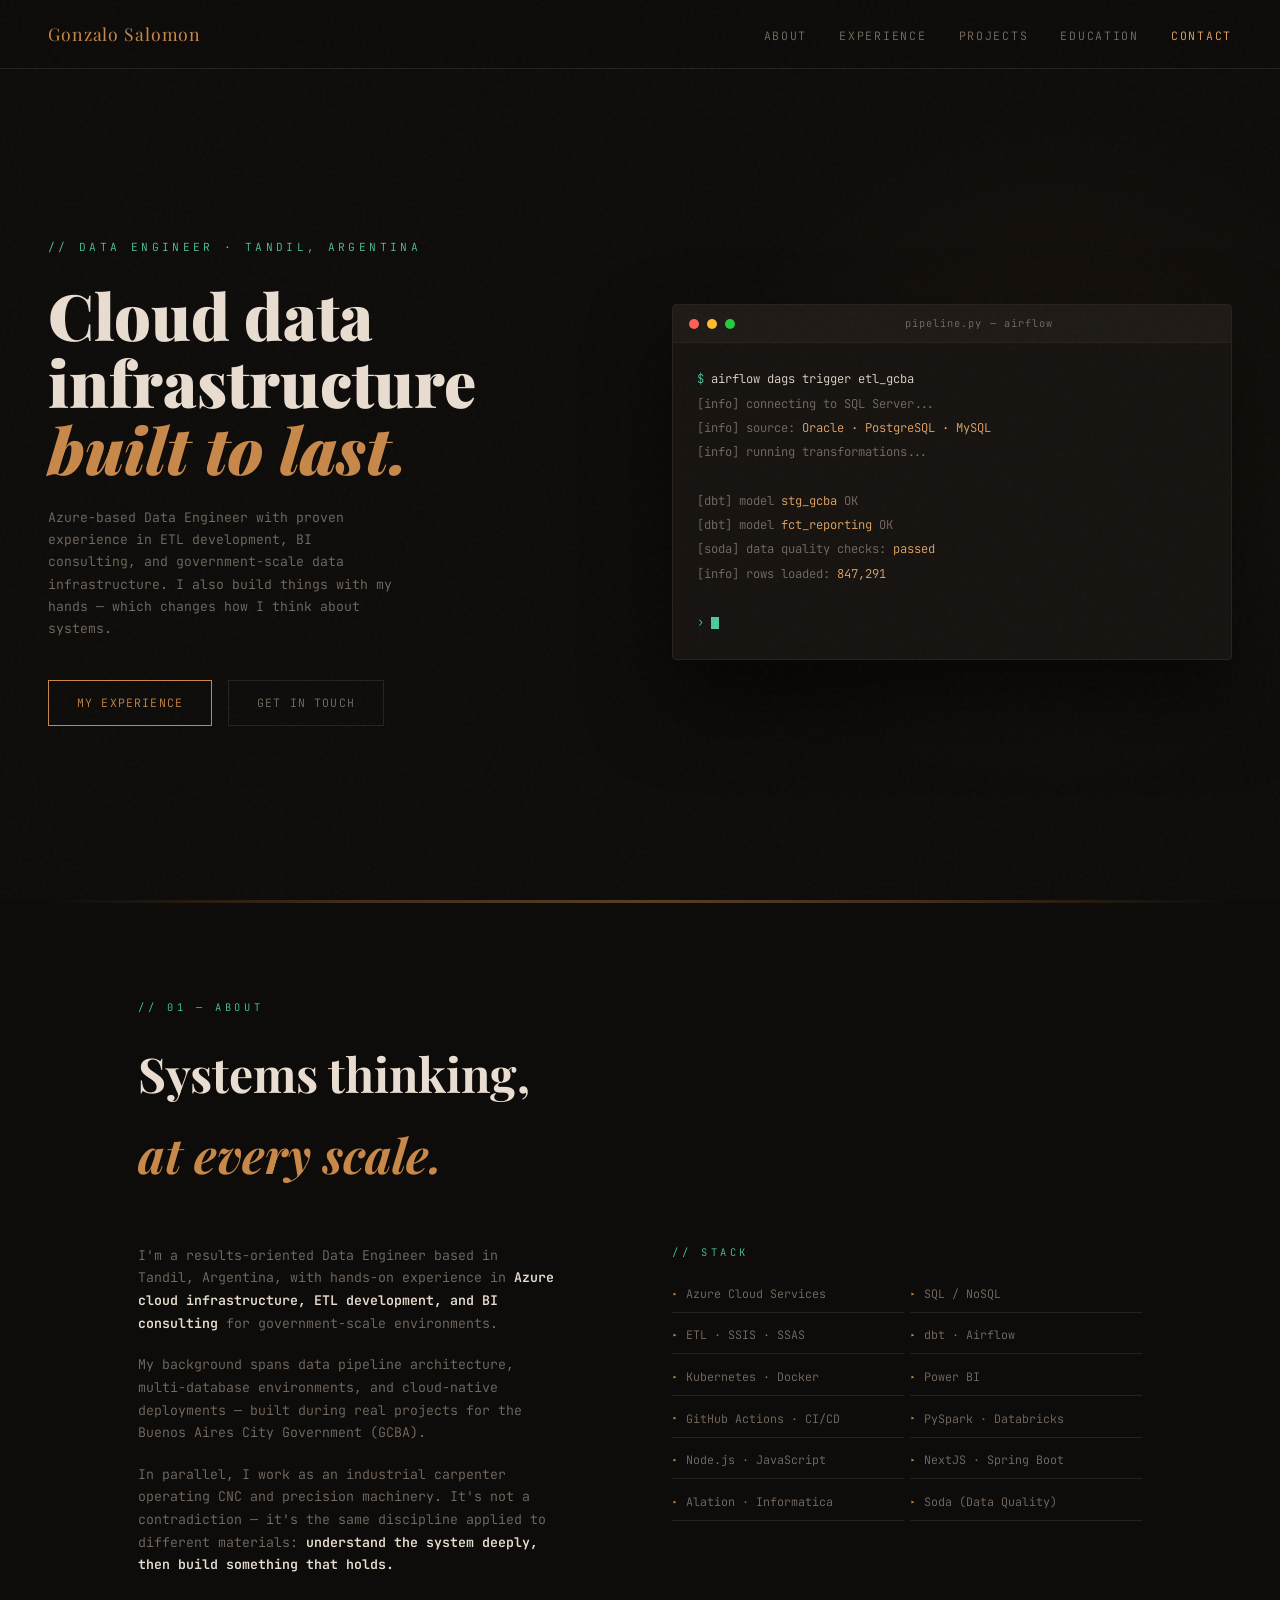
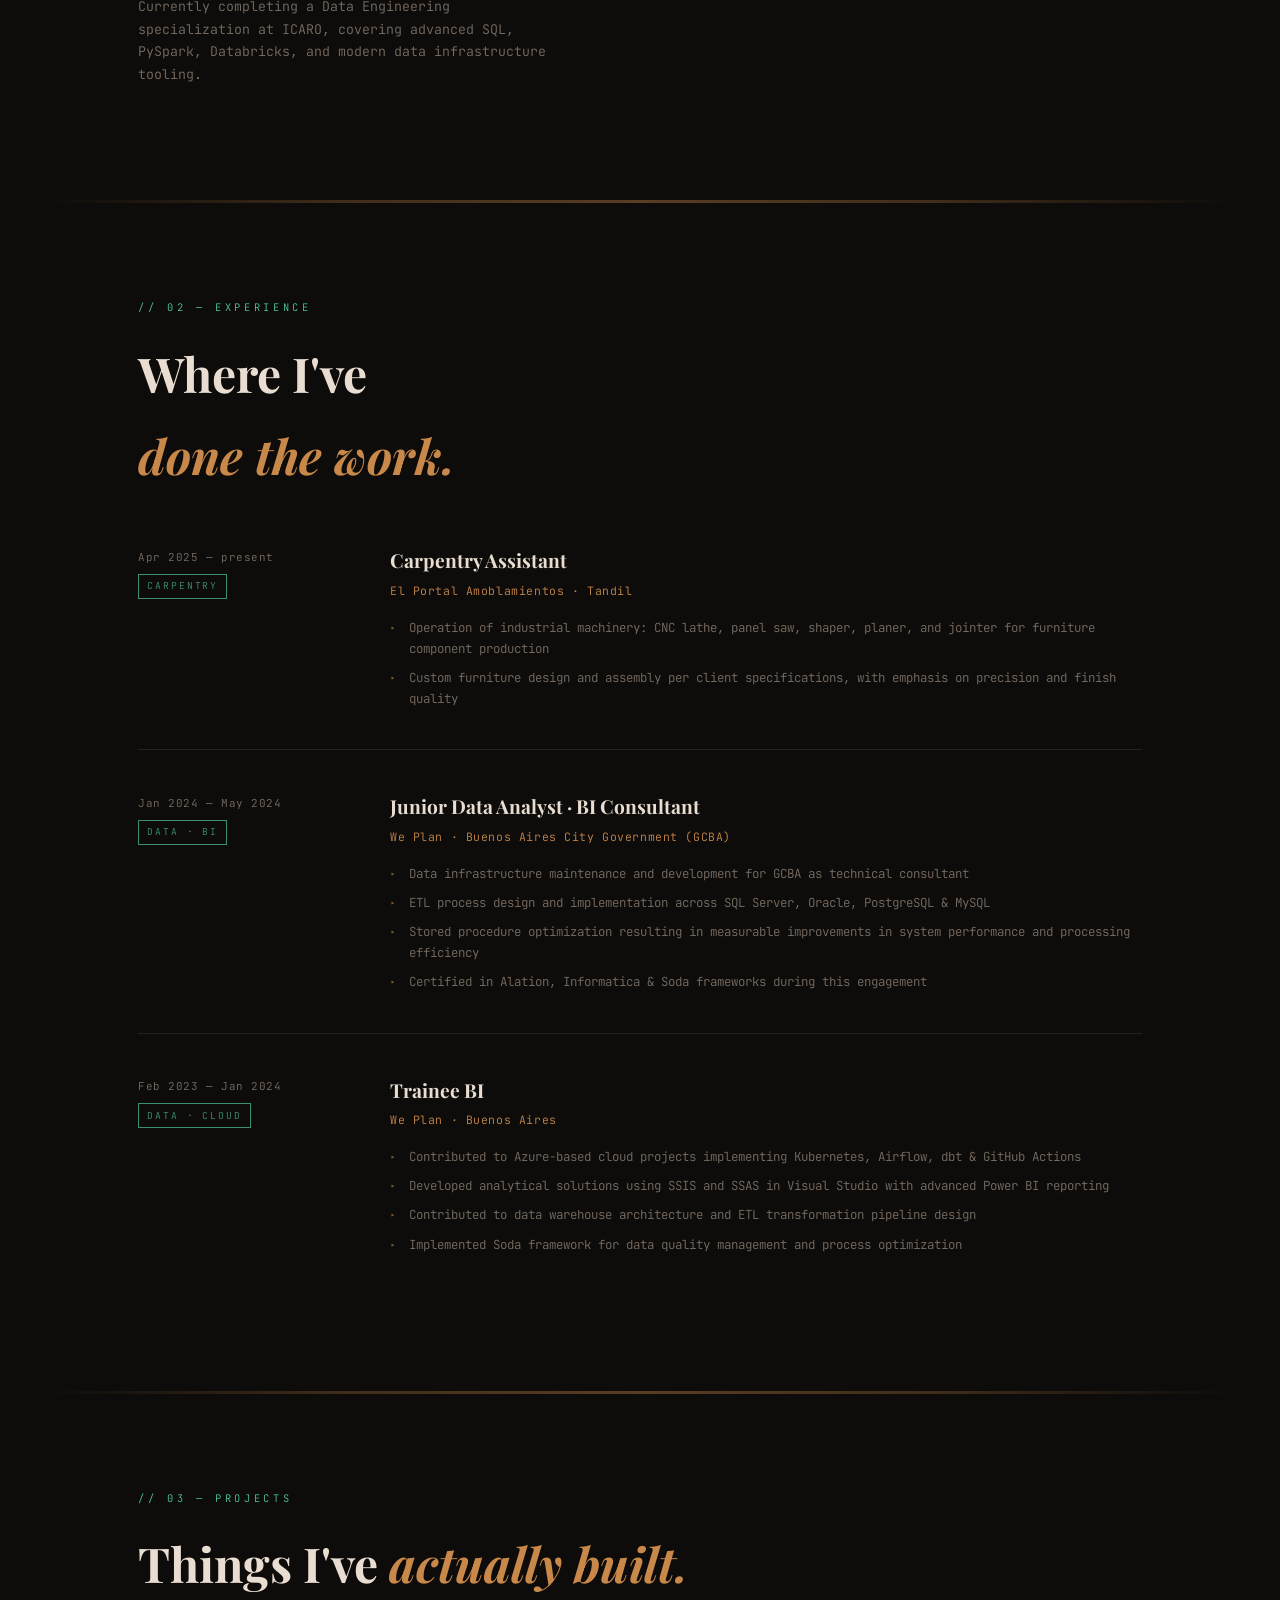
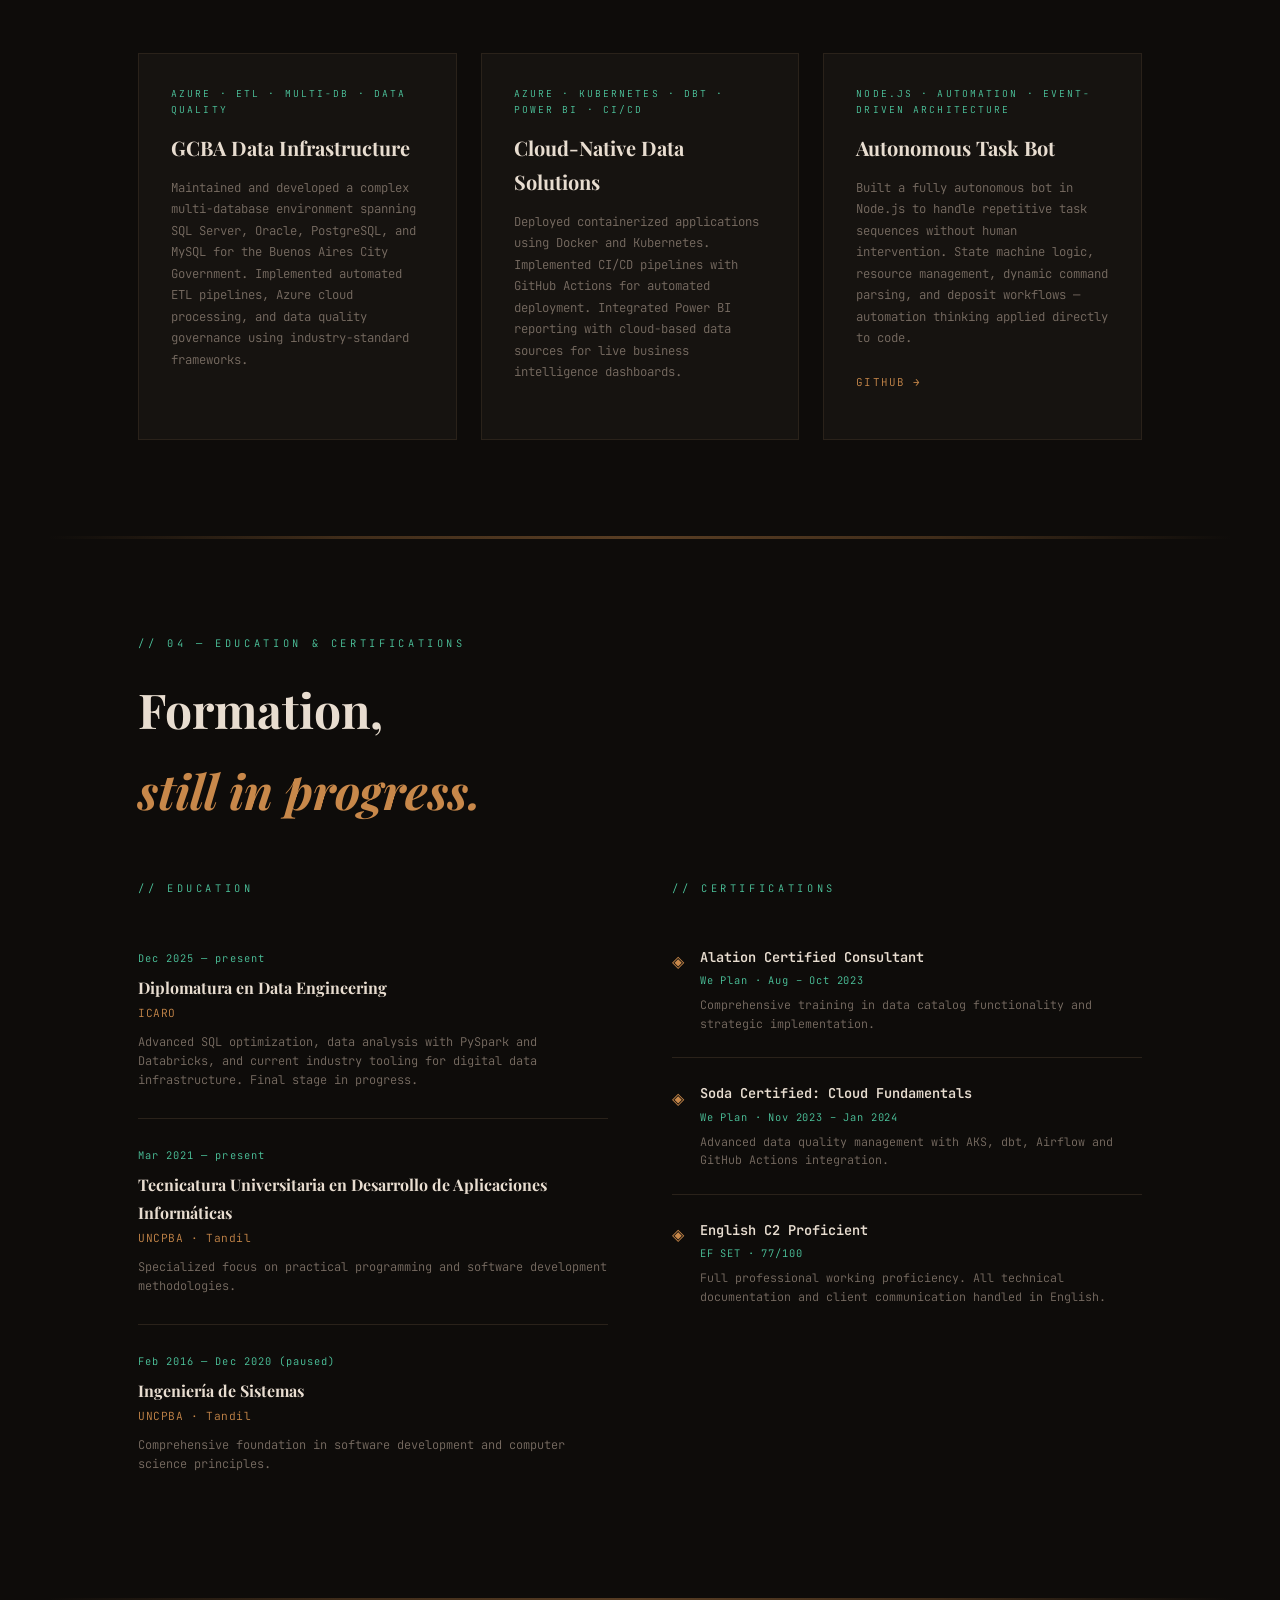
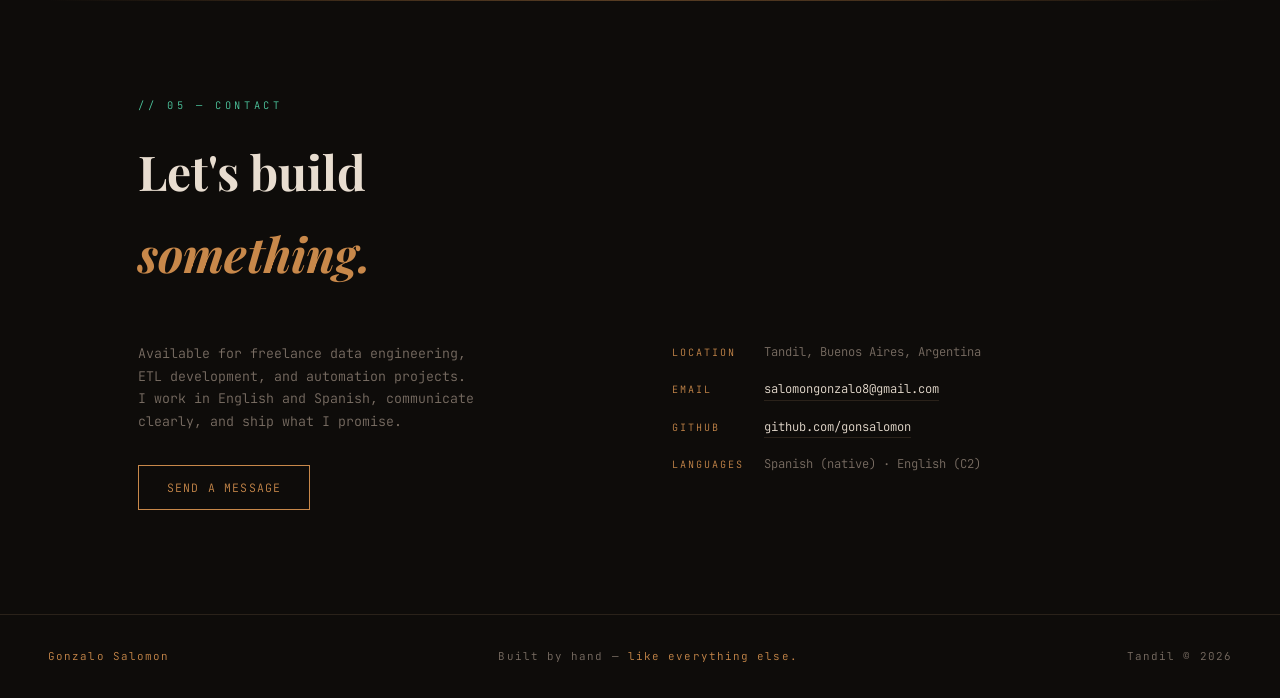
==== commit 04537354: "minor typo on nav" ====
--- a/index.html
+++ b/index.html
@@ -10,7 +10,7 @@
 <body>
 
   <nav>
-    <div class="nav-logo">G. Salomón</div>
+    <div class="nav-logo">Gonzalo Salomon</div>
     <ul class="nav-links">
       <li><a href="#about">About</a></li>
       <li><a href="#experience">Experience</a></li>
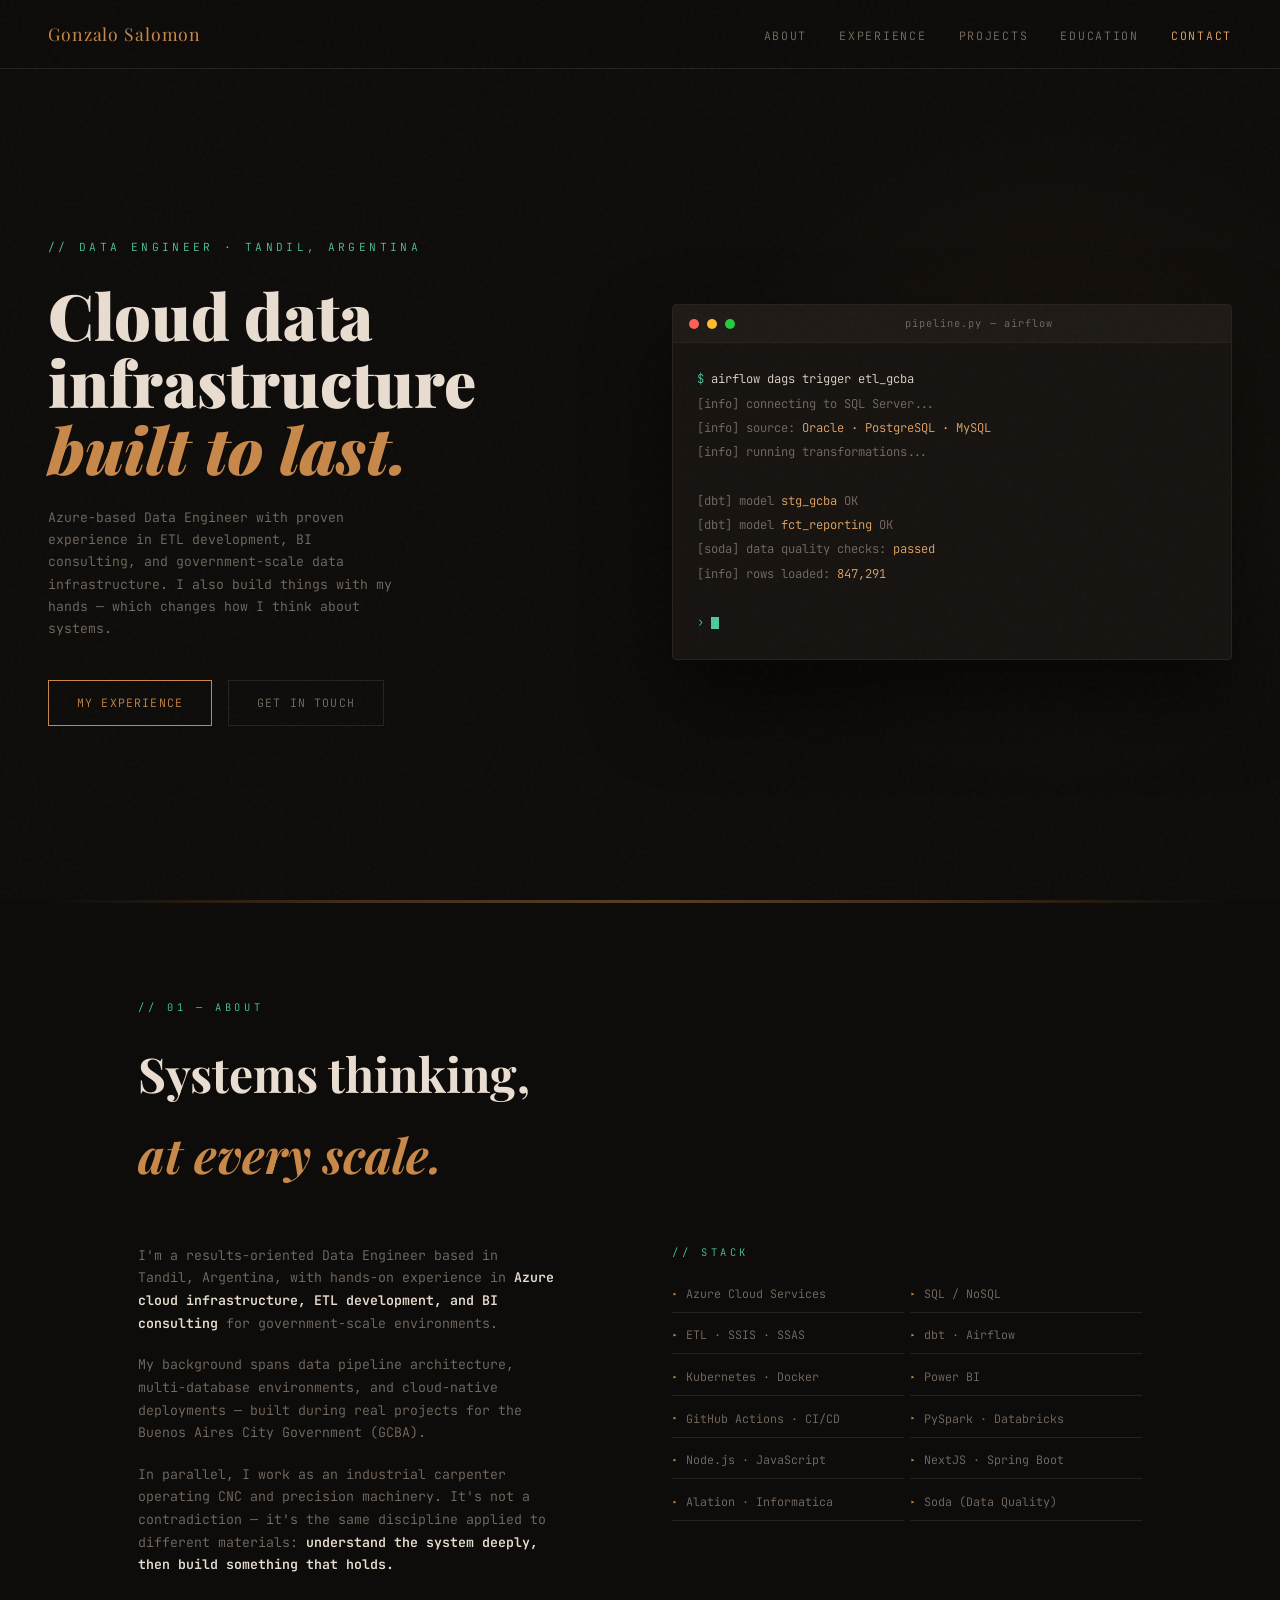
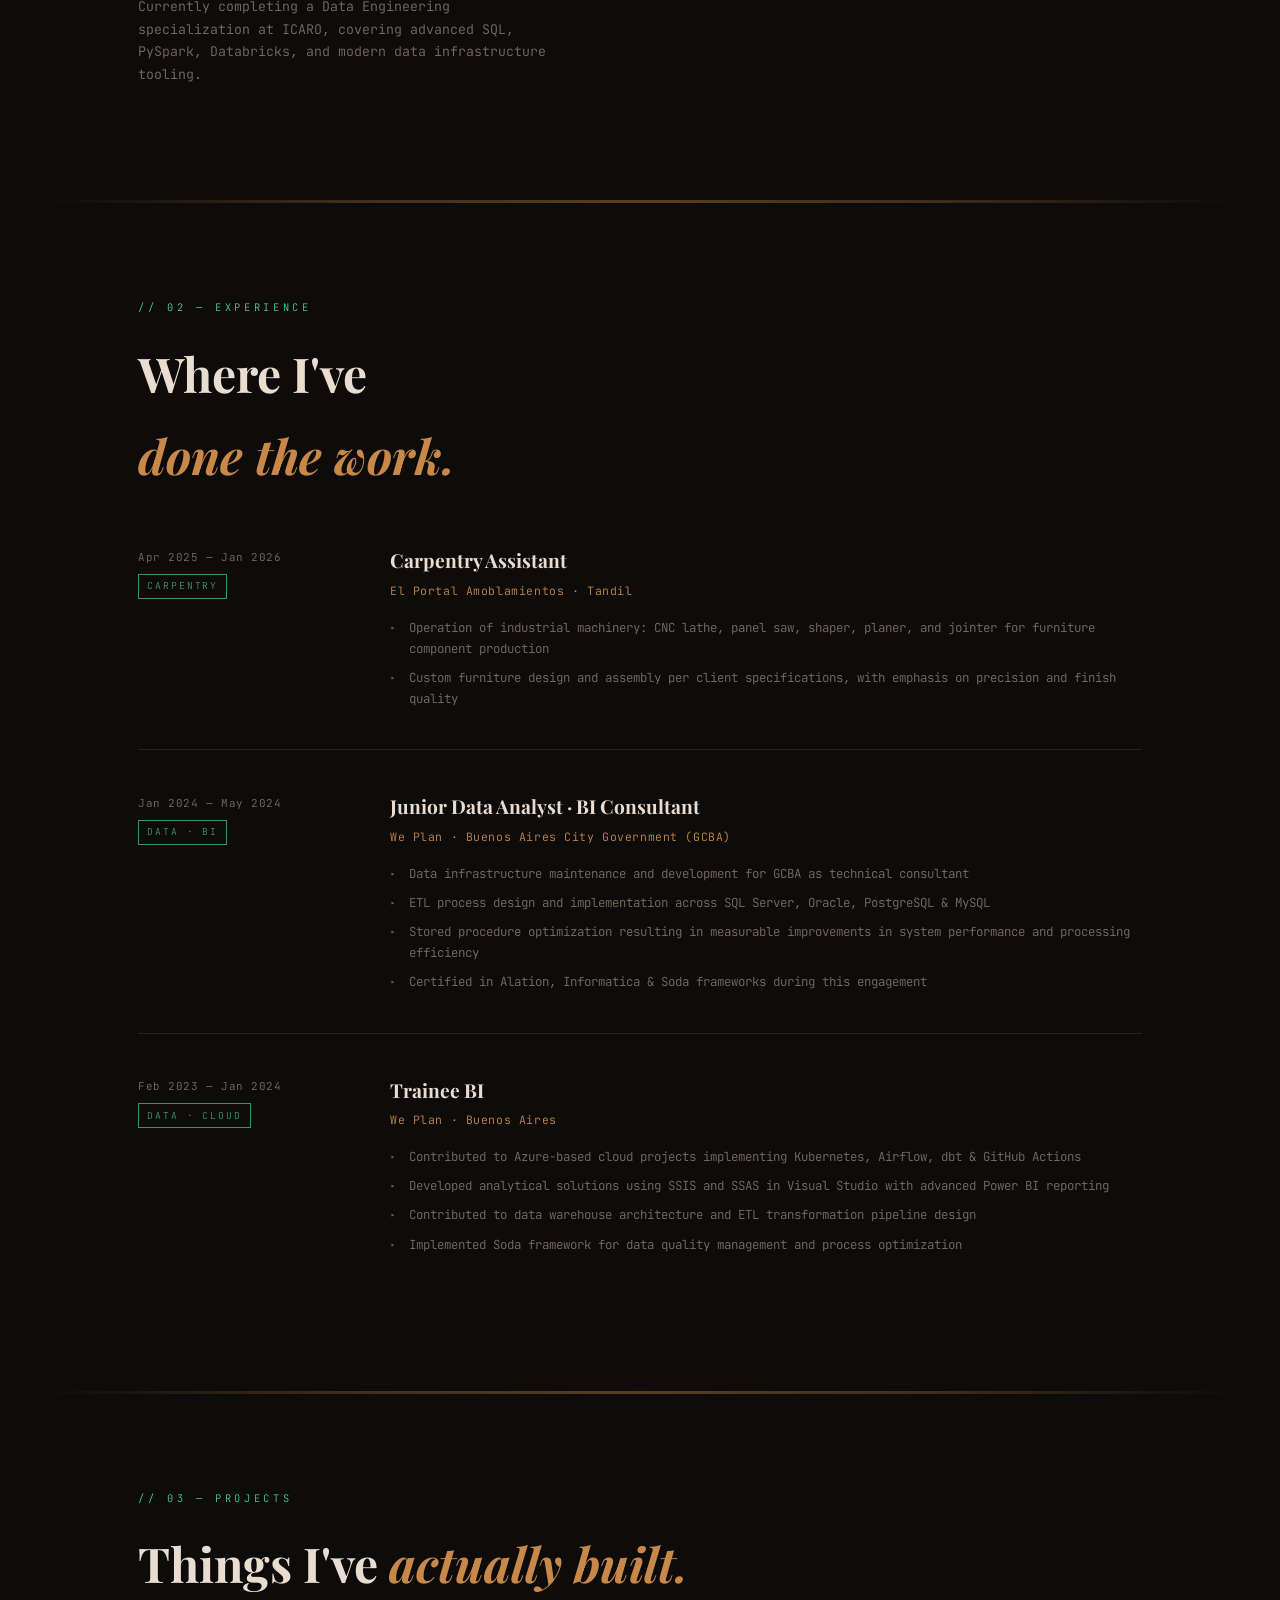
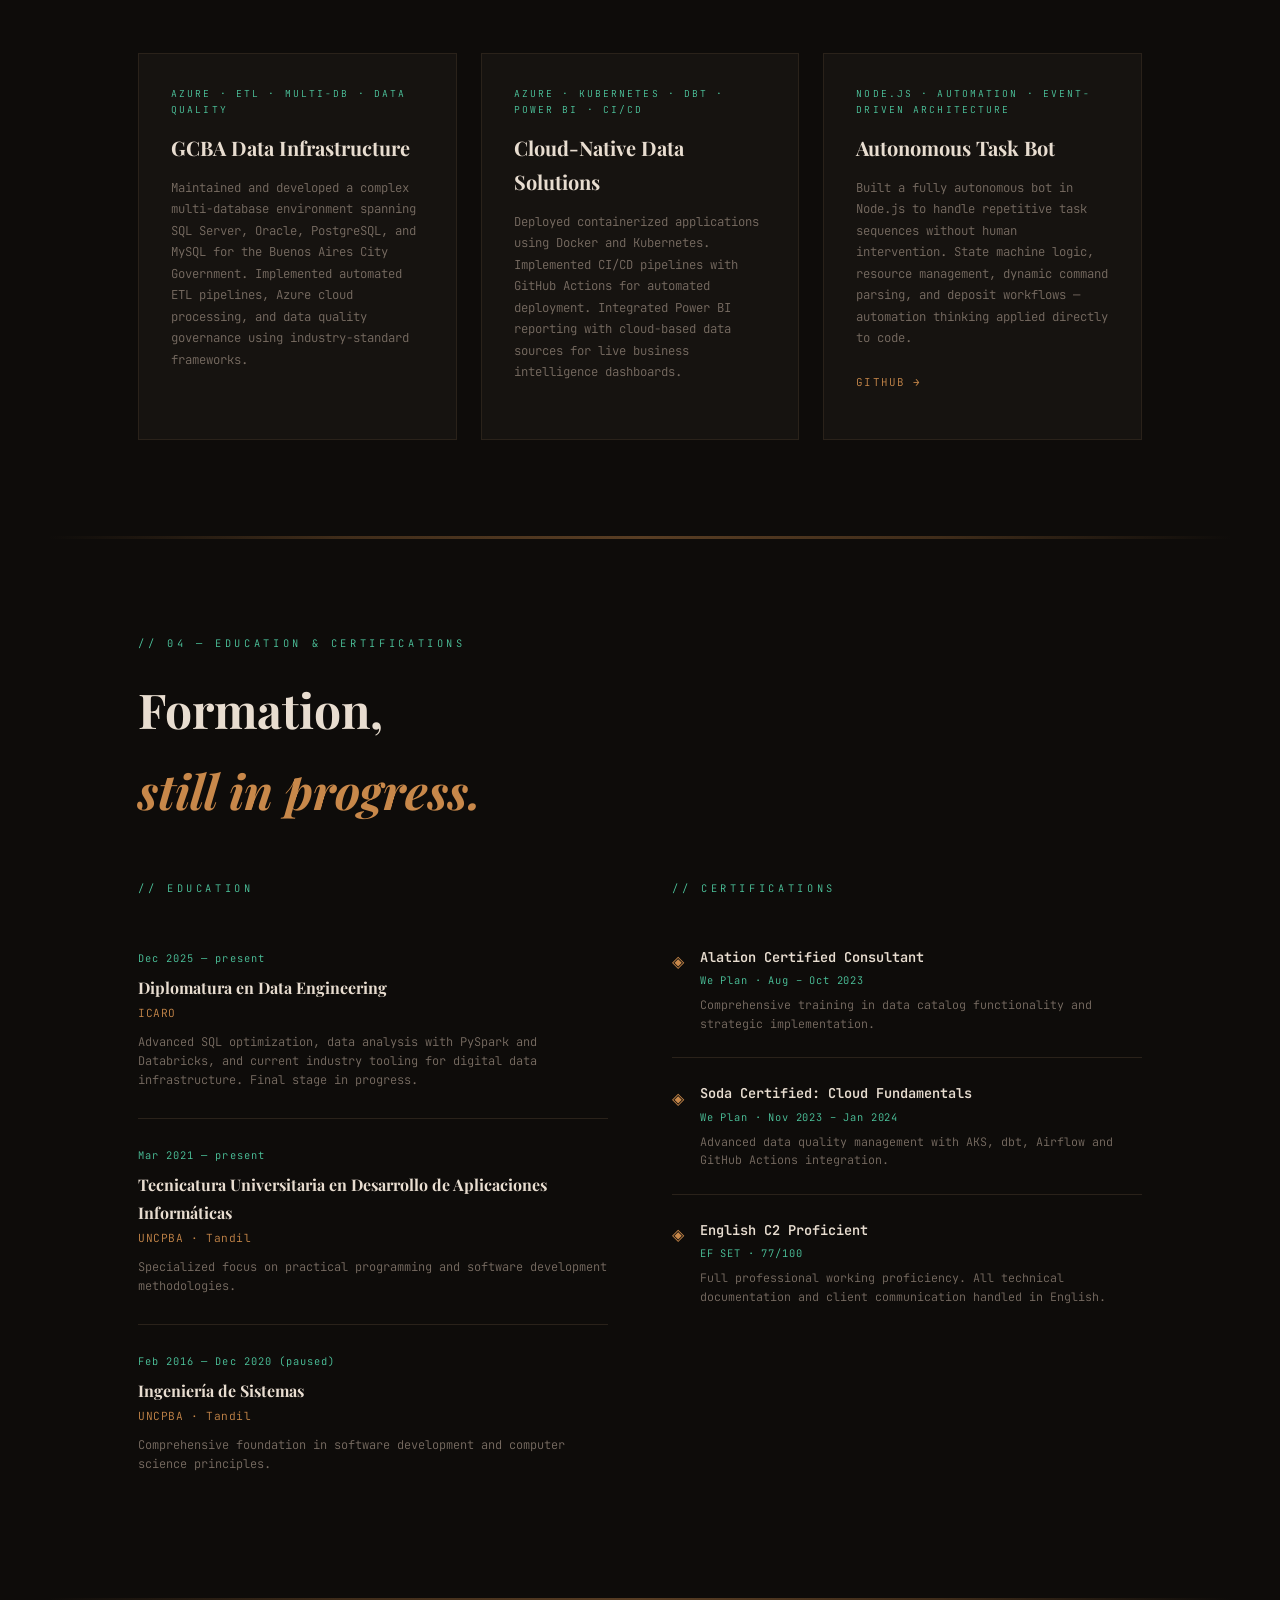
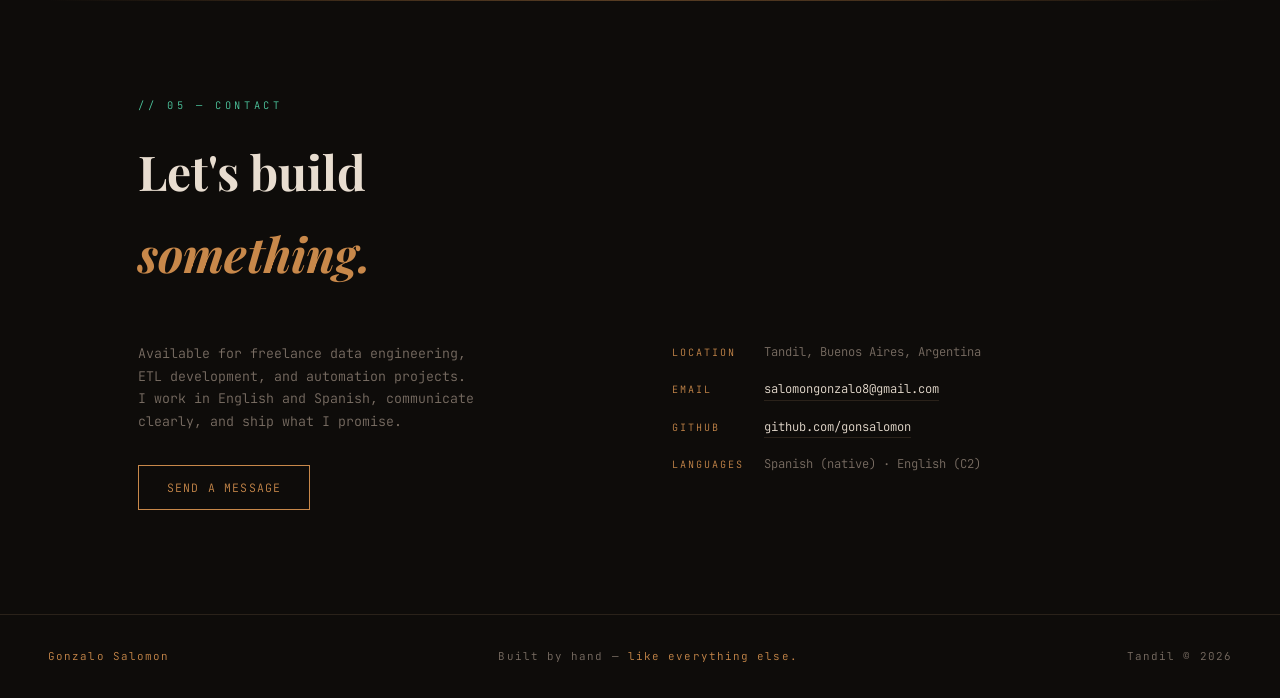
==== commit f6c2184d: "fixed minor typo, again" ====
--- a/index.html
+++ b/index.html
@@ -123,7 +123,7 @@
 
       <div class="timeline-item">
         <div class="timeline-meta">
-          <span class="timeline-date">Apr 2025 — present</span>
+          <span class="timeline-date">Apr 2025 — Jan 2026</span>
           <span class="timeline-tag">Carpentry</span>
         </div>
         <div class="timeline-content">
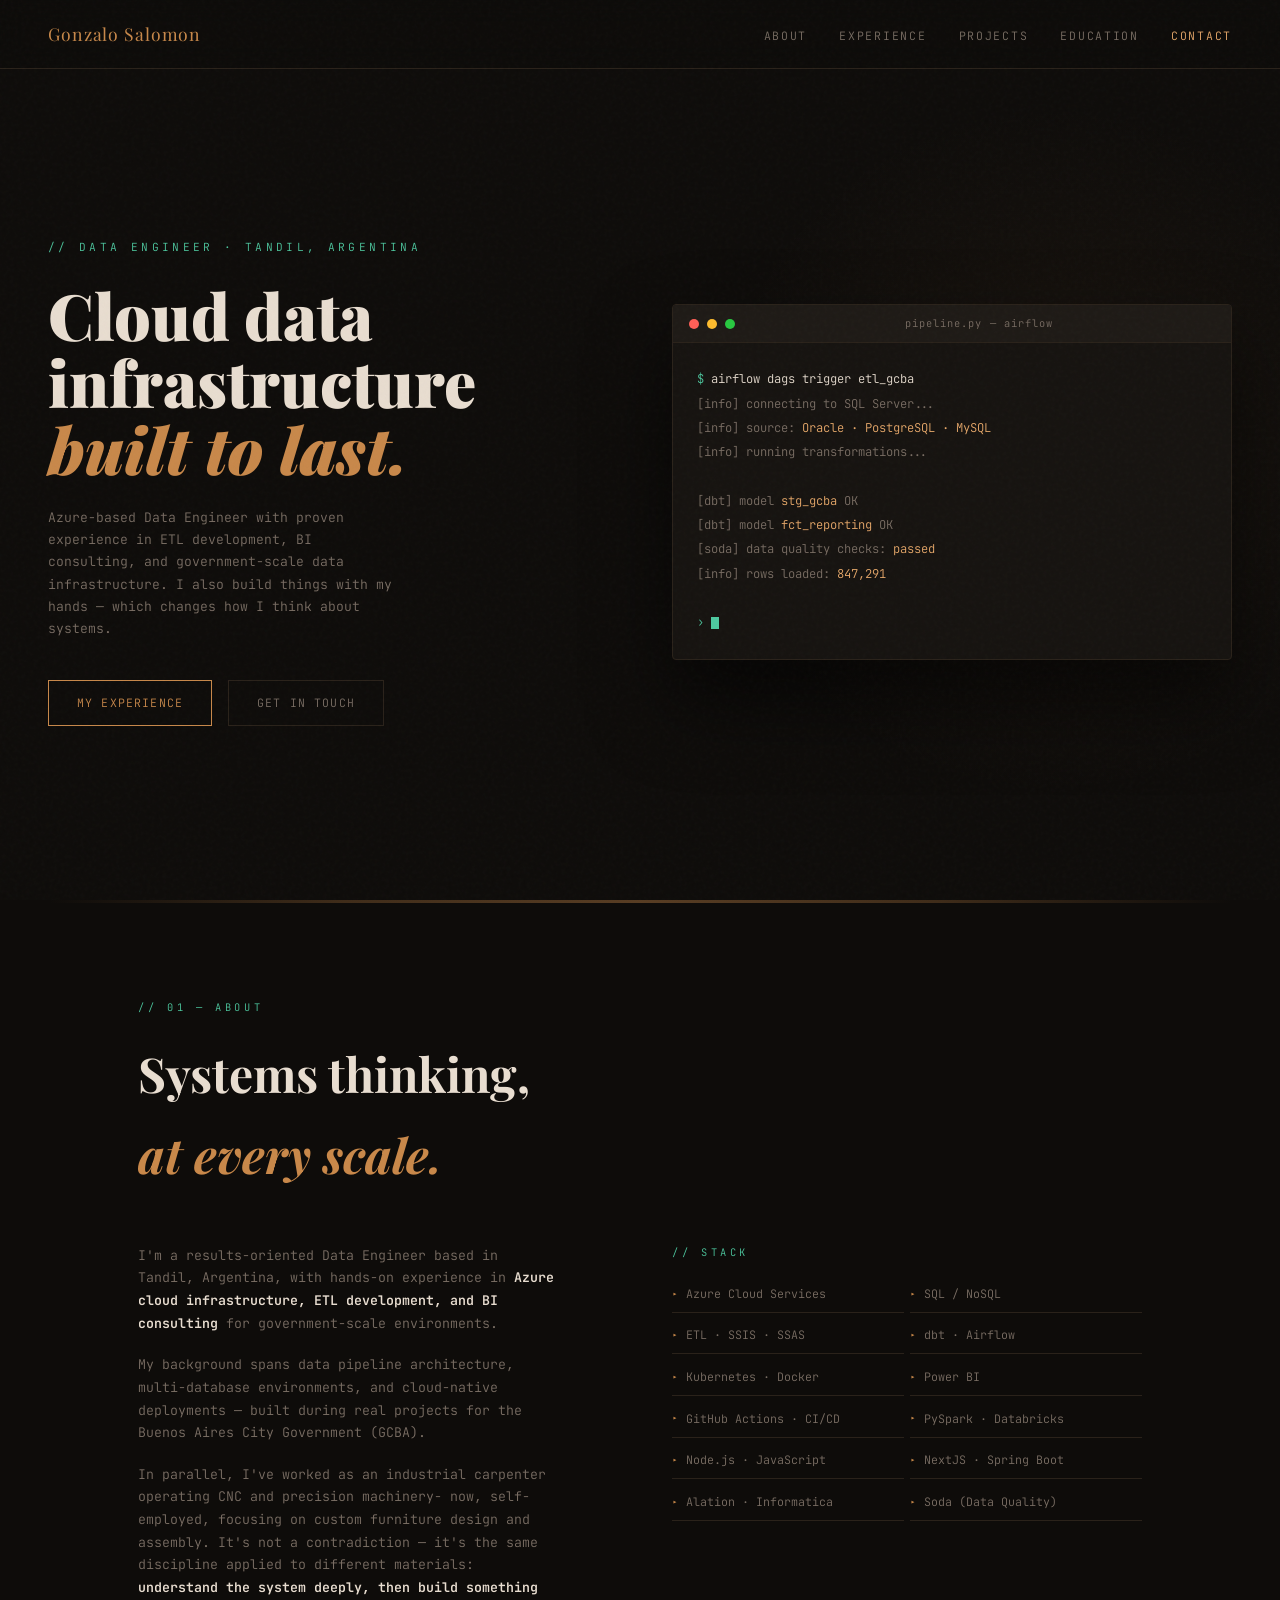
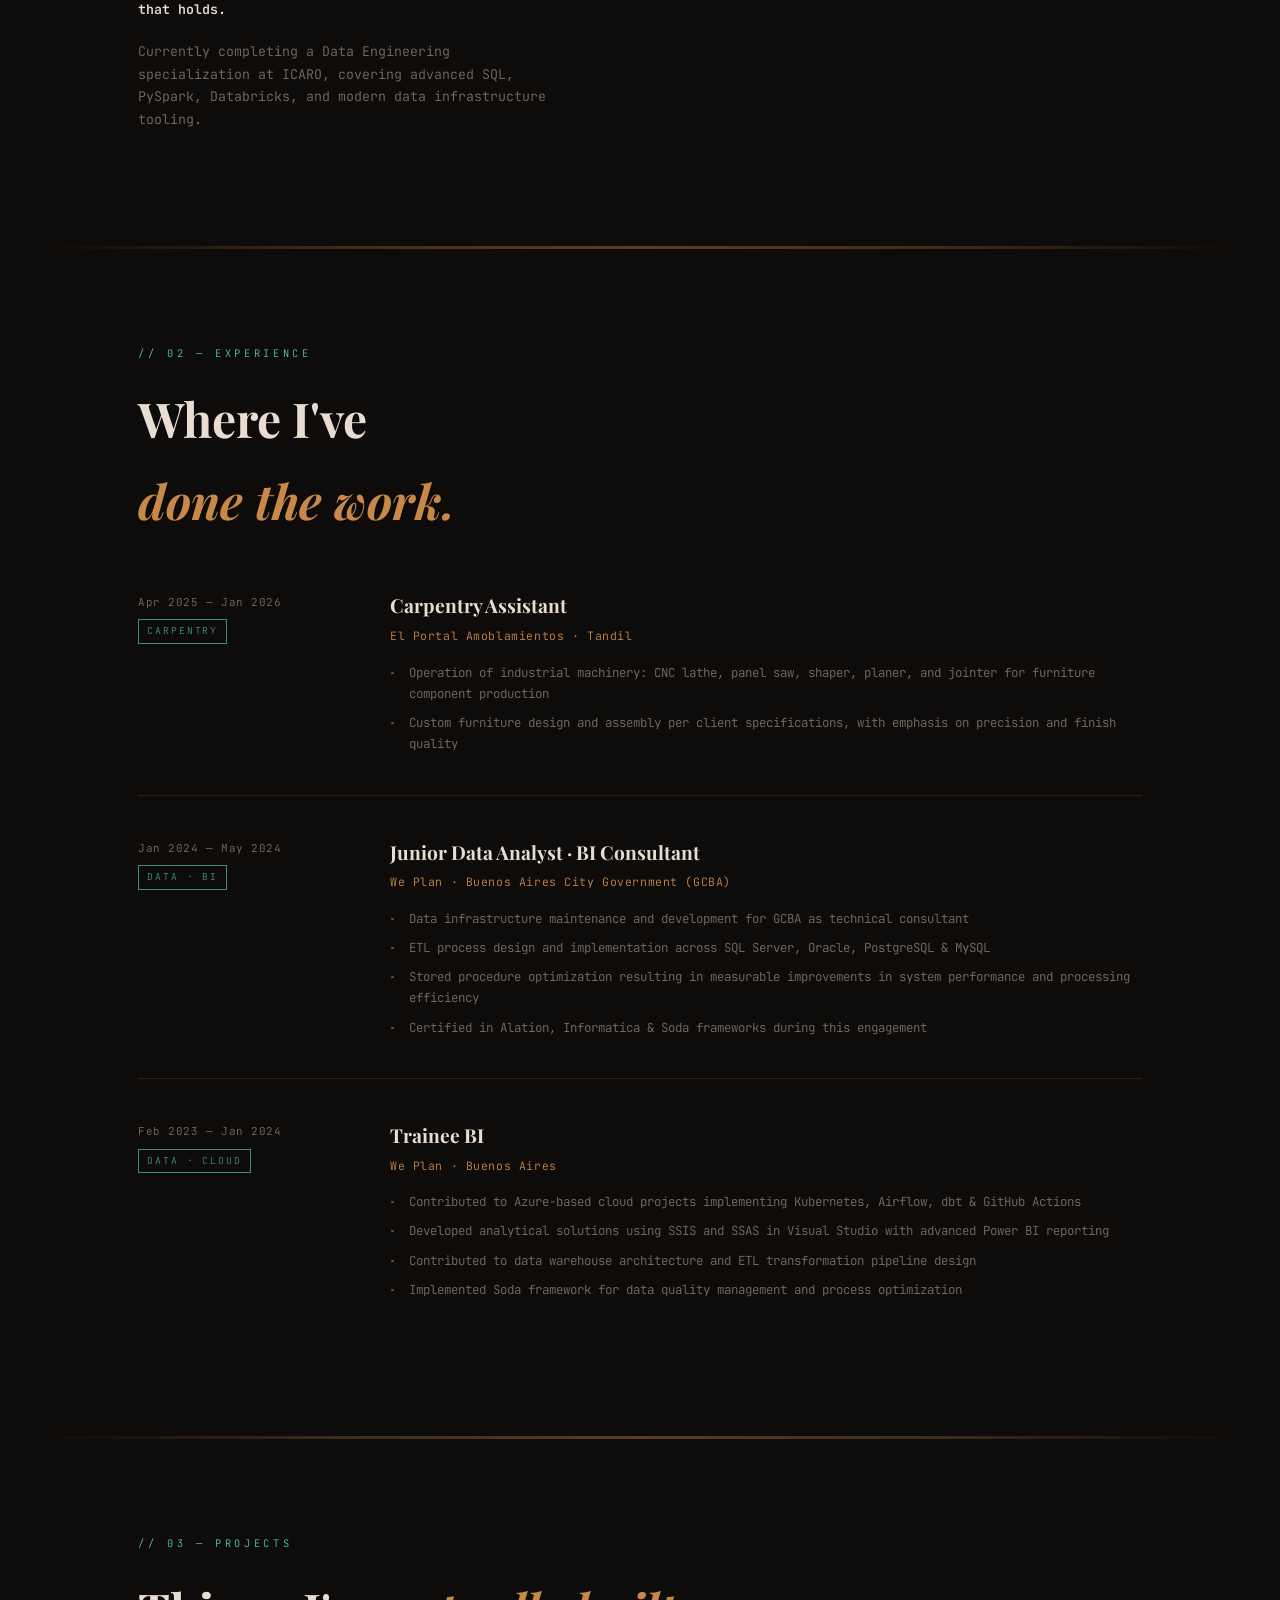
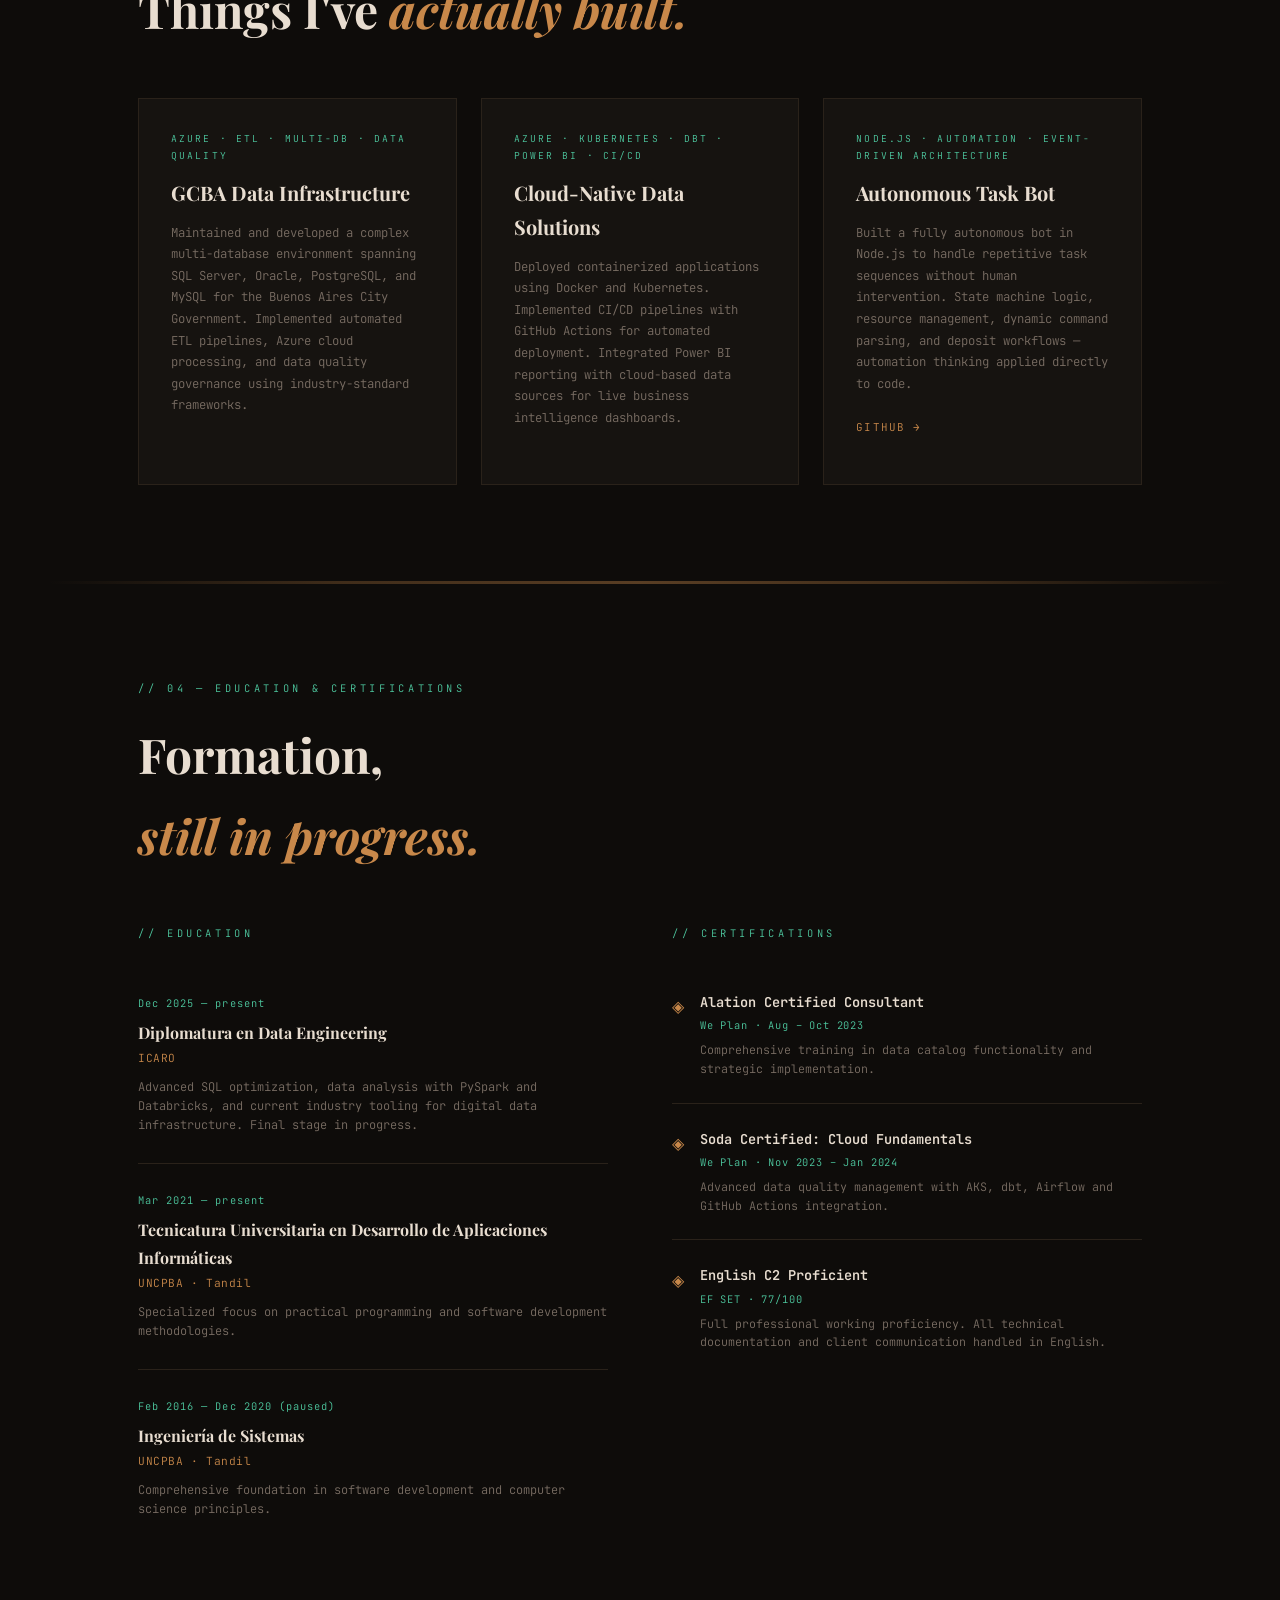
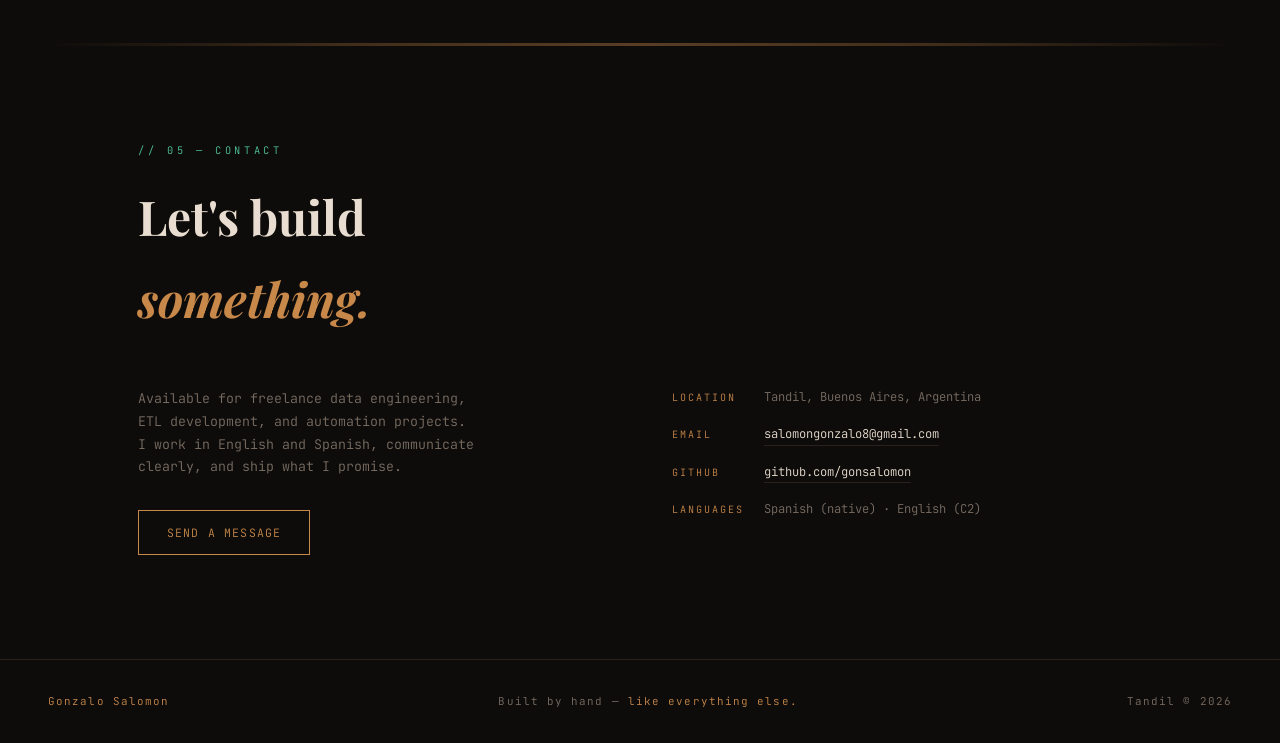
==== commit 9f094d01: "corrected small details... will need to learn how to properly name my commits huh?" ====
--- a/index.html
+++ b/index.html
@@ -83,7 +83,7 @@
           Buenos Aires City Government (GCBA).
         </p>
         <p>
-          In parallel, I work as an industrial carpenter operating CNC and precision machinery.
+          In parallel, I've worked as an industrial carpenter operating CNC and precision machinery- now, self-employed, focusing on custom furniture design and assembly.
           It's not a contradiction — it's the same discipline applied to different materials:
           <strong>understand the system deeply, then build something that holds.</strong>
         </p>
